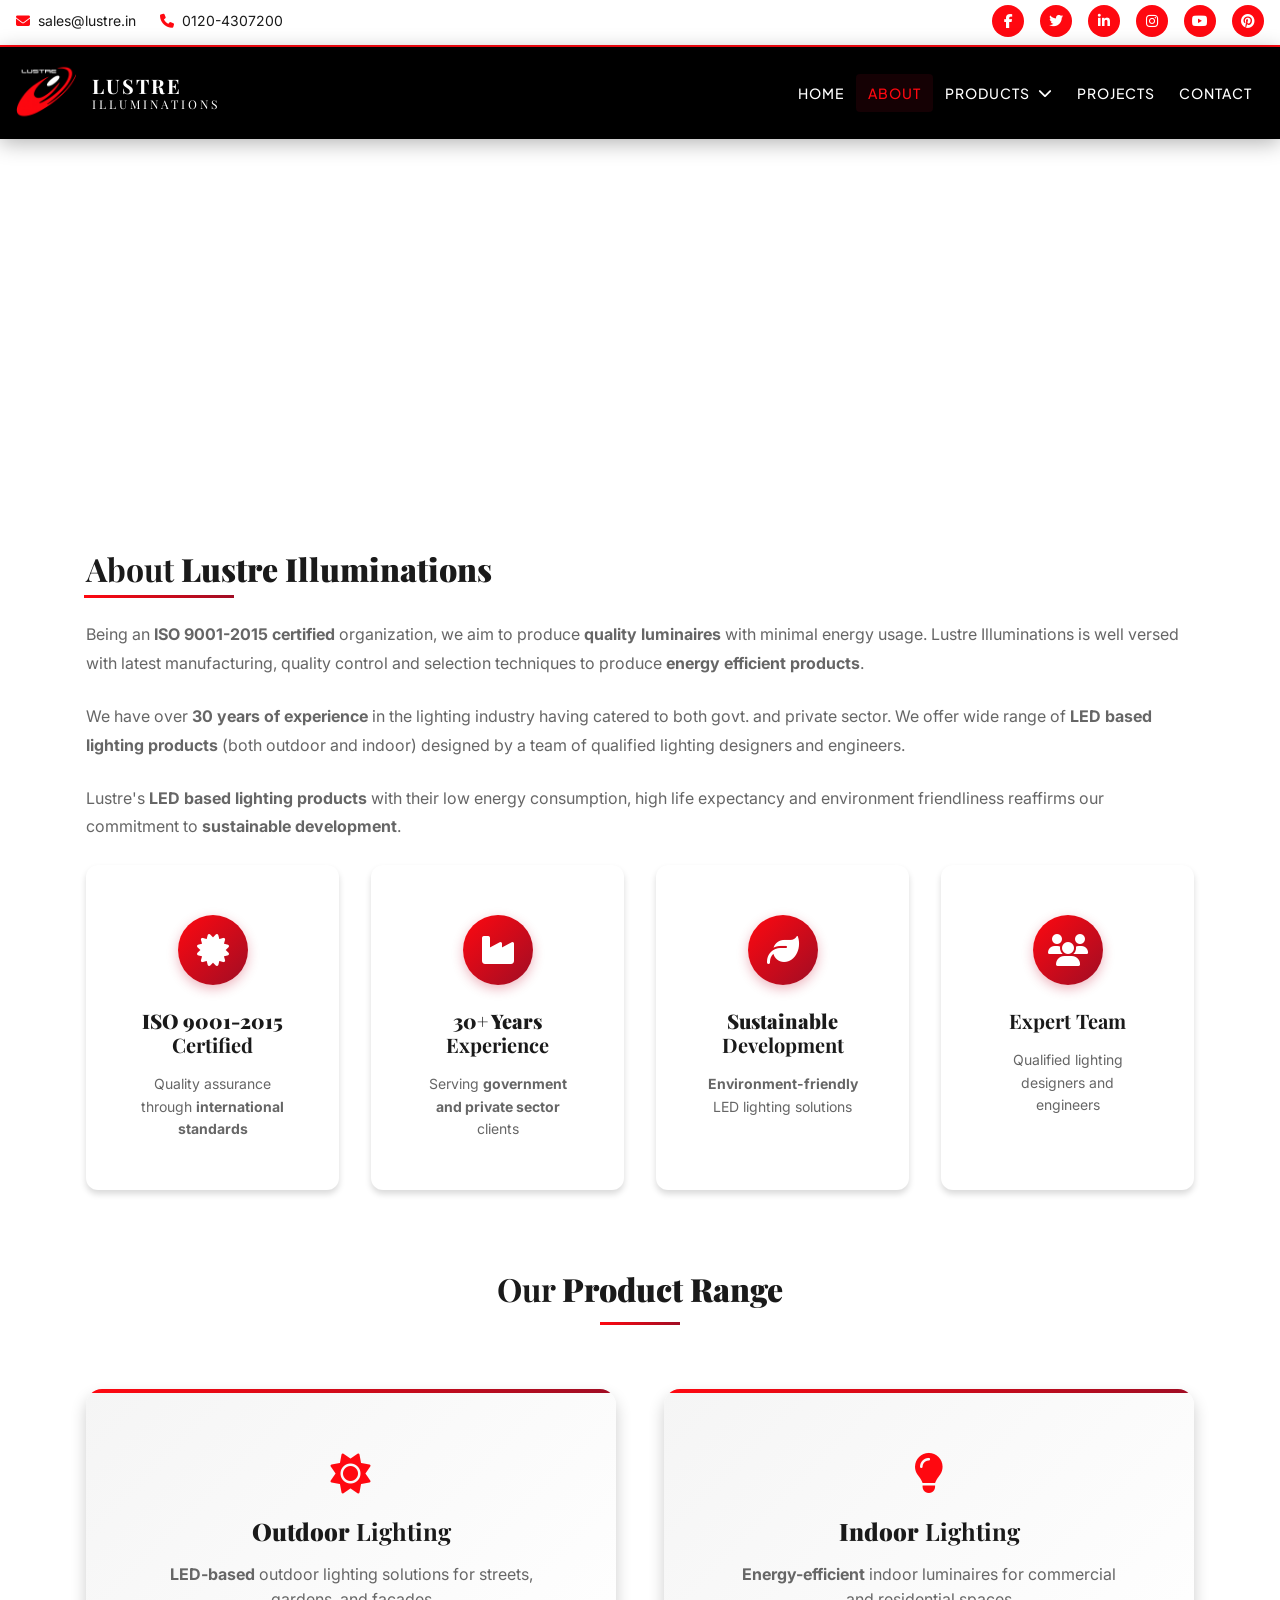
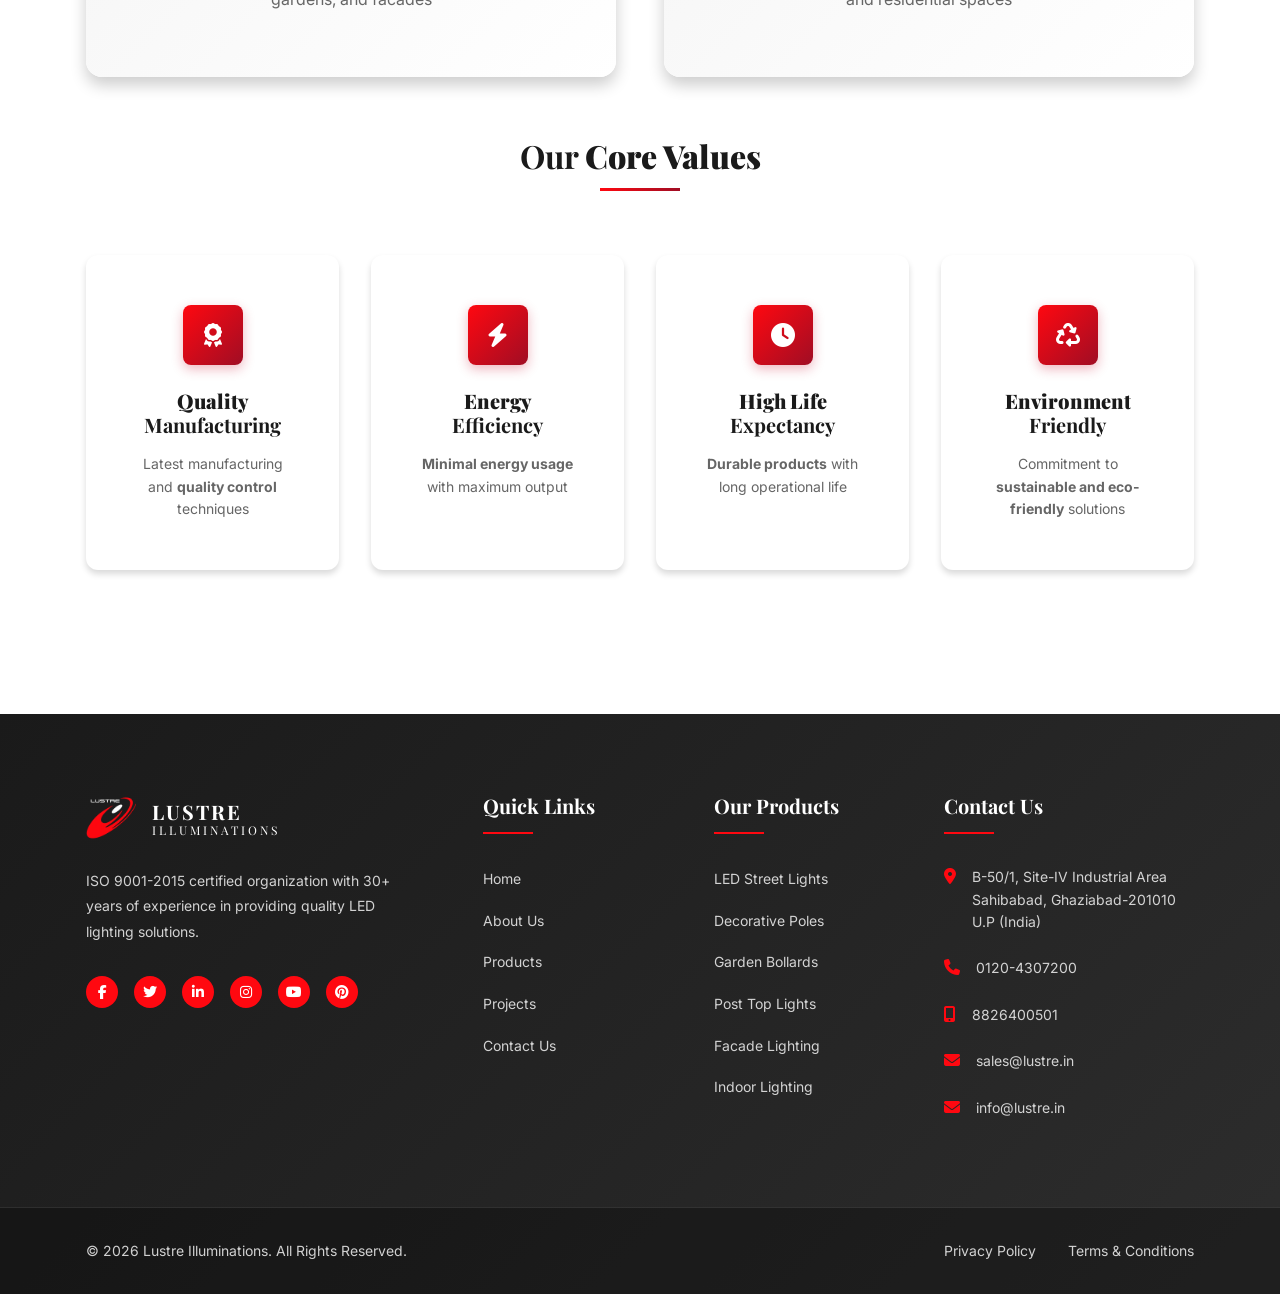
==== about.html @ 6a7379ef "Done" ====
<!DOCTYPE html>
<html lang="en">

<head>
  <meta charset="UTF-8">
  <meta name="viewport" content="width=device-width, initial-scale=1.0">
  <meta name="description"
    content="About Lustre Illuminations - ISO 9001-2015 certified organization with 30+ years of experience in lighting industry">
  <meta name="keywords"
    content="lighting manufacturer, ISO certified, LED lighting, energy efficient, sustainable development">
  <title>About Us | Lustre Illuminations - Premium Lighting Solutions</title>

  <!-- Bootstrap CSS -->
  <link href="https://cdn.jsdelivr.net/npm/bootstrap@5.3.2/dist/css/bootstrap.min.css" rel="stylesheet">

  <!-- Google Fonts -->
  <link rel="preconnect" href="https://fonts.googleapis.com">
  <link rel="preconnect" href="https://fonts.gstatic.com" crossorigin>
  <link
    href="https://fonts.googleapis.com/css2?family=Inter:wght@300;400;500;600;700;800&family=Raleway:wght@400;500;600;700;800&family=Playfair+Display:wght@400;500;600;700;800&display=swap"
    rel="stylesheet">

  <!-- Font Awesome for Icons -->
  <link rel="stylesheet" href="https://cdnjs.cloudflare.com/ajax/libs/font-awesome/6.5.1/css/all.min.css">

  <!-- Custom CSS -->
  <link rel="stylesheet" href="assets/css/style.css">
</head>

<body>
  <header>
    <!-- Navigation -->
    <nav class="navbar">
      <div class="nav-top-bar">
        <div class="container-fluid">
          <div class="top-bar-content">
            <div class="top-bar-left">
              <a href="mailto:sales@lustre.in" class="top-link">
                <i class="fas fa-envelope"></i>
                <span>sales@lustre.in</span>
              </a>
              <!-- <a href="mailto:arnav@lustre.in" class="top-link">
              <i class="fas fa-envelope"></i>
              <span>arnav@lustre.in</span>
            </a> -->
              <a href="tel:01204307200" class="top-link">
                <i class="fas fa-phone"></i>
                <span>0120-4307200</span>
              </a>
              <!-- <a href="tel:01204307200" class="top-link">
              <i class="fas fa-mobile"></i>
              <span>8826400501</span>
            </a> -->
            </div>
            <div class="top-bar-right">
              <a href="https://www.facebook.com/profile.php?id=61586386670304" class="social-link">
                <i class="fab fa-facebook-f"></i>
              </a>
              <a href="https://x.com/lustre_01" class="social-link">
                <i class="fab fa-twitter"></i>
              </a>
              <a href="https://www.linkedin.com/company/lustre-illuminations/" class="social-link">
                <i class="fab fa-linkedin-in"></i>
              </a>
              <a href="https://www.instagram.com/lustre_illuminations_/" class="social-link">
                <i class="fab fa-instagram"></i>
              </a>
              <a href="https://www.youtube.com/@LustreIlluminations" class="social-link">
                <i class="fab fa-youtube"></i>
              </a>
              <a href="https://in.pinterest.com/lustre_illuminations_/" class="social-link">
                <i class="fab fa-pinterest"></i>
              </a>
            </div>
          </div>
        </div>
      </div>

      <div class="nav-main">
        <div class="container-fluid">
          <div class="nav-wrapper">
            <!-- Logo -->
            <div class="nav-logo">
              <a href="index.html">
                <img src="assets/logo/lustre_logo_white.png" alt="Lustre Illuminations Logo" class="logo-img"
                  loading="lazy">
                <span class="logo-text">LUSTRE<span class="logo-sub">ILLUMINATIONS</span></span>
              </a>
            </div>

            <!-- Navigation Menu -->
            <ul class="nav-menu" id="navMenu">
              <li class="nav-item">
                <a href="index.html" class="nav-link">
                  <span class="link-text">Home</span>
                  <span class="link-icon"><i class="fas fa-home"></i></span>
                </a>
              </li>
              <li class="nav-item">
                <a href="about.html" class="nav-link active">
                  <span class="link-text">About</span>
                  <span class="link-icon"><i class="fas fa-info-circle"></i></span>
                </a>
              </li>
              <li class="nav-item has-dropdown">
                <div href="#products" class="nav-link">
                  <span class="link-text">Products</span>
                  <span class="link-icon"><i class="fas fa-lightbulb"></i></span>
                  <i class="fas fa-chevron-down dropdown-arrow"></i>
                </div>
                <ul class="dropdown-menu">
                  <li><a href="led-wall-light.html" class="dropdown-item">
                      <span>LED Spot / Spike Light</span>
                    </a></li>
                  <li><a href="led-wall-light.html" class="dropdown-item">
                      <span>LED Decorative Stree...</span>
                    </a></li>
                  <li><a href="led-wall-light.html" class="dropdown-item">
                      <span>LED Garden Bollards</span>
                    </a></li>
                  <li><a href="led-wall-light.html" class="dropdown-item">
                      <span>Heritage Pole Lights</span>
                    </a></li>
                  <li><a href="led-wall-light.html" class="dropdown-item">
                      <span>Modern Pole Lights</span>
                    </a></li>
                  <li><a href="led-wall-light.html" class="dropdown-item">
                      <span>LED Hanging Lights</span>
                    </a></li>
                  <li><a href="led-wall-light.html" class="dropdown-item">
                      <span>LED Pendent Lights</span>
                    </a></li>
                  <li><a href="led-wall-light.html" class="dropdown-item">
                      <span>LED Ceiling Lights</span>
                    </a></li>
                  <li><a href="led-wall-light.html" class="dropdown-item">
                      <span>LED Street Lights</span>
                    </a></li>
                  <li><a href="led-wall-light.html" class="dropdown-item">
                      <span>LED Burial Lights</span>
                    </a></li>
                  <li><a href="led-wall-light.html" class="dropdown-item">
                      <span>LED Flood Lights</span>
                    </a></li>
                  <li><a href="led-wall-light.html" class="dropdown-item">
                      <span>LED Wall Lights</span>
                    </a></li>
                  <li><a href="led-wall-light.html" class="dropdown-item">
                      <span>LED Bulkheads</span>
                    </a></li>
                  <li><a href="led-wall-light.html" class="dropdown-item">
                      <span>LED Post Tops</span>
                    </a></li>
                </ul>
              </li>
              <li class="nav-item">
                <a href="projects.html" class="nav-link">
                  <span class="link-text">Projects</span>
                  <span class="link-icon"><i class="fas fa-briefcase"></i></span>
                </a>
              </li>
              <!-- <li class="nav-item">
              <a href="new-models.html" class="nav-link">
                <span class="link-text">New Models</span>
                <span class="link-icon"><i class="fas fa-download"></i></span>
              </a>
            </li> -->
              <li class="nav-item">
                <a href="contact-page.html" class="nav-link">
                  <span class="link-text">Contact</span>
                  <span class="link-icon"><i class="fas fa-envelope"></i></span>
                </a>
              </li>
            </ul>

            <!-- CTA Button -->
            <!-- <div class="nav-cta">
            <a href="#contact" class="cta-button">
              <span>Get Quote</span>
              <i class="fas fa-arrow-right"></i>
            </a>
          </div> -->

            <!-- Mobile Menu Toggle -->
            <button class="nav-toggle" id="navToggle" aria-label="Toggle navigation">
              <span class="hamburger"></span>
              <span class="hamburger"></span>
              <span class="hamburger"></span>
            </button>
          </div>
        </div>
      </div>
    </nav>
  </header>

  <!-- Breadcrumb Section -->
  <section class="breadcrumb-section">
    <div class="container">
      <div class="breadcrumb-content">
        <h1 class="breadcrumb-title">About Us</h1>
        <nav aria-label="breadcrumb">
          <ol class="breadcrumb">
            <li class="breadcrumb-item"><a href="index.html"><i class="fas fa-home"></i> Home</a></li>
            <li class="breadcrumb-item active" aria-current="page">About Us</li>
          </ol>
        </nav>
      </div>
    </div>
  </section>

  <!-- About Content Section -->
  <section class="about-content-section">
    <div class="container">

      <!-- Main About Content -->
      <div class="about-intro-text">
        <h2 class="about-heading">About <strong>Lustre Illuminations</strong></h2>
        <p class="about-description">
          Being an <strong>ISO 9001-2015 certified</strong> organization, we aim to produce <strong>quality
            luminaires</strong> with minimal energy
          usage.
          Lustre Illuminations is well versed with latest manufacturing, quality control and selection techniques
          to
          produce <strong>energy efficient products</strong>.
        </p>
        <p class="about-description">
          We have over <strong>30 years of experience</strong> in the lighting industry having catered to both
          govt.
          and private
          sector.
          We offer wide range of <strong>LED based lighting products</strong> (both outdoor and indoor) designed
          by a
          team of qualified
          lighting designers and engineers.
        </p>
        <p class="about-description">
          Lustre's <strong>LED based lighting products</strong> with their low energy consumption, high life
          expectancy and environment
          friendliness reaffirms our commitment to <strong>sustainable development</strong>.
        </p>
      </div>

      <!-- Key Highlights -->
      <div class="highlights-section">
        <div class="highlight-card">
          <div class="highlight-icon">
            <i class="fas fa-certificate"></i>
          </div>
          <h3><strong>ISO 9001-2015</strong> Certified</h3>
          <p>Quality assurance through <strong>international standards</strong></p>
        </div>

        <div class="highlight-card">
          <div class="highlight-icon">
            <i class="fas fa-industry"></i>
          </div>
          <h3><strong>30+ Years</strong> Experience</h3>
          <p>Serving <strong>government and private sector</strong> clients</p>
        </div>

        <div class="highlight-card">
          <div class="highlight-icon">
            <i class="fas fa-leaf"></i>
          </div>
          <h3><strong>Sustainable</strong> Development</h3>
          <p><strong>Environment-friendly</strong> LED lighting solutions</p>
        </div>

        <div class="highlight-card">
          <div class="highlight-icon">
            <i class="fas fa-users"></i>
          </div>
          <h3>Expert Team</h3>
          <p>Qualified lighting designers and engineers</p>
        </div>
      </div>

      <!-- Product Categories -->
      <div class="product-categories-section">
        <h2 class="section-heading">Our <strong>Product Range</strong></h2>
        <div class="categories-grid">
          <div class="category-item">
            <i class="fas fa-sun"></i>
            <h4><strong>Outdoor</strong> Lighting</h4>
            <p><strong>LED-based</strong> outdoor lighting solutions for streets, gardens, and facades</p>
          </div>
          <div class="category-item">
            <i class="fas fa-lightbulb"></i>
            <h4><strong>Indoor</strong> Lighting</h4>
            <p><strong>Energy-efficient</strong> indoor luminaires for commercial and residential spaces</p>
          </div>
        </div>
      </div>

      <!-- Core Values -->
      <div class="values-section">
        <h2 class="section-heading">Our <strong>Core Values</strong></h2>
        <div class="values-grid">
          <div class="value-box">
            <div class="value-icon">
              <i class="fas fa-award"></i>
            </div>
            <h4><strong>Quality</strong> Manufacturing</h4>
            <p>Latest manufacturing and <strong>quality control</strong> techniques</p>
          </div>

          <div class="value-box">
            <div class="value-icon">
              <i class="fas fa-bolt"></i>
            </div>
            <h4><strong>Energy</strong> Efficiency</h4>
            <p><strong>Minimal energy usage</strong> with maximum output</p>
          </div>

          <div class="value-box">
            <div class="value-icon">
              <i class="fas fa-clock"></i>
            </div>
            <h4><strong>High Life</strong> Expectancy</h4>
            <p><strong>Durable products</strong> with long operational life</p>
          </div>

          <div class="value-box">
            <div class="value-icon">
              <i class="fas fa-recycle"></i>
            </div>
            <h4><strong>Environment</strong> Friendly</h4>
            <p>Commitment to <strong>sustainable and eco-friendly</strong> solutions</p>
          </div>
        </div>
      </div>

    </div>
  </section>

  <!-- Footer -->
  <footer class="footer">
    <div class="footer-main">
      <div class="container">
        <div class="footer-grid">

          <!-- Company Info -->
          <div class="footer-col">
            <div class="footer-logo">
              <img src="assets/logo/lustre_logo_white.png" alt="Lustre Illuminations" class="footer-logo-img">
              <span class="footer-logo-text">LUSTRE<span class="footer-logo-sub">ILLUMINATIONS</span></span>
            </div>
            <p class="footer-description">
              ISO 9001-2015 certified organization with 30+ years of experience in providing quality LED lighting
              solutions.
            </p>
            <div class="footer-social">
              <a href="https://www.facebook.com/profile.php?id=61586386670304" class="social-link">
                <i class="fab fa-facebook-f"></i>
              </a>
              <a href="https://x.com/lustre_01" class="social-link">
                <i class="fab fa-twitter"></i>
              </a>
              <a href="https://www.linkedin.com/company/lustre-illuminations/" class="social-link">
                <i class="fab fa-linkedin-in"></i>
              </a>
              <a href="https://www.instagram.com/lustre_illuminations_/" class="social-link">
                <i class="fab fa-instagram"></i>
              </a>
              <a href="https://www.youtube.com/@LustreIlluminations" class="social-link">
                <i class="fab fa-youtube"></i>
              </a>
              <a href="https://in.pinterest.com/lustre_illuminations_/" class="social-link">
                <i class="fab fa-pinterest"></i>
              </a>
            </div>
          </div>

          <!-- Quick Links -->
          <div class="footer-col">
            <h4 class="footer-title">Quick Links</h4>
            <ul class="footer-links">
              <li><a href="index.html">Home</a></li>
              <li><a href="about.html">About Us</a></li>
              <li><a href="#">Products</a></li>
              <li><a href="project.html">Projects</a></li>
              <!-- <li><a href="download.html">Downloads</a></li> -->
              <li><a href="contact-page.html">Contact Us</a></li>
            </ul>
          </div>

          <!-- Products -->
          <div class="footer-col">
            <h4 class="footer-title">Our Products</h4>
            <ul class="footer-links">
              <li><a href="led-wall-light.html">LED Street Lights</a></li>
              <li><a href="led-wall-light.html">Decorative Poles</a></li>
              <li><a href="led-wall-light.html">Garden Bollards</a></li>
              <li><a href="led-wall-light.html">Post Top Lights</a></li>
              <li><a href="led-wall-light.html">Facade Lighting</a></li>
              <li><a href="led-wall-light.html">Indoor Lighting</a></li>
            </ul>
          </div>

          <!-- Contact Info -->
          <div class="footer-col">
            <h4 class="footer-title">Contact Us</h4>
            <ul class="footer-contact">
              <li>
                <i class="fas fa-map-marker-alt"></i>
                <span>B-50/1, Site-IV Industrial Area<br>Sahibabad, Ghaziabad-201010<br>U.P (India)</span>
              </li>
              <li>
                <i class="fas fa-phone"></i>
                <span><a href="tel:01204307200">0120-4307200</a></span>
              </li>
              <li>
                <i class="fas fa-mobile-alt"></i>
                <span><a href="tel:8826400501">8826400501</a></span>
              </li>
              <li>
                <i class="fas fa-envelope"></i>
                <span><a href="mailto:sales@lustre.in">sales@lustre.in</a></span>
              </li>
              <li>
                <i class="fas fa-envelope"></i>
                <span><a href="mailto:info@lustre.in">info@lustre.in</a></span>
              </li>
            </ul>
          </div>

        </div>
      </div>
    </div>

    <!-- Footer Bottom -->
    <div class="footer-bottom">
      <div class="container">
        <div class="footer-bottom-content">
          <p class="footer-copyright">
            &copy; 2026 Lustre Illuminations. All Rights Reserved.
          </p>
          <div class="footer-bottom-links">
            <a href="#">Privacy Policy</a>
            <a href="#">Terms & Conditions</a>
          </div>
        </div>
      </div>
    </div>
  </footer>

  <!-- Scroll to Top Button -->
  <button id="scrollToTop" class="scroll-to-top" aria-label="Scroll to top">
    <i class="fas fa-arrow-up"></i>
  </button>

  <!-- Bootstrap JS Bundle -->
  <script src="https://cdn.jsdelivr.net/npm/bootstrap@5.3.2/dist/js/bootstrap.bundle.min.js"></script>

  <!-- Custom JavaScript -->
  <script src="assets/js/main.js"></script>
</body>

</html>
---- assets/css/style.css ----
@import url('https://fonts.googleapis.com/css2?family=DM+Sans:ital,opsz,wght@0,9..40,100..1000;1,9..40,100..1000&family=Plus+Jakarta+Sans:ital,wght@0,200..800;1,200..800&family=Space+Grotesk:wght@300..700&display=swap');


/* ===================================
   CSS ROOT VARIABLES
   =================================== */
:root {
  /* Primary Colors - Based on Lustre Logo */
  --primary-red: #ff0810;
  --primary-dark-red: #A00D24;
  --primary-black: #1a1a1a;
  --primary-white: #ffffff;

  /* Secondary Colors */
  --secondary-gray: #2d2d2d;
  --light-gray: #f5f5f5;
  --medium-gray: #666666;
  --border-gray: #e0e0e0;

  /* Accent Colors */
  --accent-red-light: #E63946;
  --accent-red-dark: #8B0000;
  --overlay-dark: rgba(26, 26, 26, 0.85);
  --overlay-red: rgba(200, 16, 46, 0.9);

  /* Typography */
  --font-primary: 'Inter', sans-serif;
  --font-secondary: 'Raleway', sans-serif;
  --font-heading: 'Playfair Display', serif;

  /* Font Sizes */
  --fs-xs: 0.75rem;
  --fs-sm: 0.875rem;
  --fs-base: 1rem;
  --fs-md: 1.125rem;
  --fs-lg: 1.25rem;
  --fs-xl: 1.5rem;
  --fs-2xl: 2rem;
  --fs-3xl: 2.5rem;
  --fs-4xl: 3rem;
  --fs-5xl: 3.5rem;

  /* Font Weights */
  --fw-light: 300;
  --fw-regular: 400;
  --fw-medium: 500;
  --fw-semibold: 600;
  --fw-bold: 700;
  --fw-extrabold: 800;

  /* Spacing */
  --spacing-xs: 0.5rem;
  --spacing-sm: 1rem;
  --spacing-md: 1.5rem;
  --spacing-lg: 2rem;
  --spacing-xl: 3rem;
  --spacing-2xl: 4rem;
  --spacing-3xl: 6rem;

  /* Container Widths */
  --container-xs: 540px;
  --container-sm: 720px;
  --container-md: 960px;
  --container-lg: 1140px;
  --container-xl: 1320px;
  --container-fluid: 100%;

  /* Border Radius */
  --radius-sm: 4px;
  --radius-md: 8px;
  --radius-lg: 12px;
  --radius-xl: 16px;
  --radius-full: 50%;

  /* Shadows */
  --shadow-sm: 0 2px 4px rgba(0, 0, 0, 0.1);
  --shadow-md: 0 4px 6px rgba(0, 0, 0, 0.15);
  --shadow-lg: 0 8px 16px rgba(0, 0, 0, 0.2);
  --shadow-xl: 0 12px 24px rgba(0, 0, 0, 0.25);
  --shadow-red: 0 4px 12px rgba(200, 16, 46, 0.3);

  /* Transitions */
  --transition-fast: 0.2s ease;
  --transition-base: 0.3s ease;
  --transition-slow: 0.5s ease;

  /* Z-index Layers */
  --z-dropdown: 1000;
  --z-sticky: 1020;
  --z-fixed: 1030;
  --z-modal-backdrop: 1040;
  --z-modal: 1050;
  --z-popover: 1060;
  --z-tooltip: 1070;
}

/* ===================================
   GLOBAL RESET & BASE STYLES
   =================================== */
*,
::before,
::after {
  margin: 0;
  padding: 0;
  box-sizing: border-box;
}

html {
  font-size: 16px;
  scroll-behavior: smooth;
  -webkit-font-smoothing: antialiased;
  -moz-osx-font-smoothing: grayscale;
}

body {
  font-family: var(--font-primary);
  font-size: var(--fs-base);
  font-weight: var(--fw-regular);
  line-height: 1.6;
  color: var(--primary-black);
  background-color: var(--primary-white);
  overflow-x: hidden;
  position: relative;
}

/* Prevent horizontal overflow */
html {
  overflow-x: hidden;
}


.row {
  max-width: 100%;
}

/* ===================================
   TYPOGRAPHY
   =================================== */
h1,
h2,
h3,
h4,
h5,
h6 {
  font-family: var(--font-heading);
  font-weight: var(--fw-bold);
  line-height: 1.2;
  color: var(--primary-black);
  margin-bottom: var(--spacing-sm);
}

h1 {
  font-size: var(--fs-4xl);
}

h2 {
  font-size: var(--fs-3xl);
}

h3 {
  font-size: var(--fs-2xl);
}

h4 {
  font-size: var(--fs-xl);
}

h5 {
  font-size: var(--fs-lg);
}

h6 {
  font-size: var(--fs-base);
}

p {
  margin-bottom: var(--spacing-sm);
  color: var(--medium-gray);
}

a {
  color: var(--primary-red);
  text-decoration: none;
  transition: var(--transition-base);
}

a:hover {
  color: var(--primary-dark-red);
}

.justify-center {
  justify-items: center;
}

/* ===================================
   CONTAINER & LAYOUT
   =================================== */
.container {
  width: 100%;
  max-width: var(--container-xl);
  margin: 0 auto;
  padding: 0 var(--spacing-sm);
}

.container-fluid {
  width: 100%;
  padding: 0 var(--spacing-sm);
}

.row {
  display: flex;
  flex-wrap: wrap;
  margin: 0 calc(var(--spacing-sm) * -1);
}

.col {
  flex: 1;
  padding: 0 var(--spacing-sm);
}

/* ===================================
   UTILITY CLASSES
   =================================== */
.text-center {
  text-align: center;
}

.text-left {
  text-align: left;
}

.text-right {
  text-align: right;
}

.text-primary {
  color: var(--primary-red);
}

.text-white {
  color: var(--primary-white);
}

.text-black {
  color: var(--primary-black);
}

.text-gray {
  color: var(--medium-gray);
}

.bg-primary {
  background-color: var(--primary-red);
}

.bg-white {
  background-color: var(--primary-white);
}

.bg-black {
  background-color: var(--primary-black);
}

.bg-light {
  background-color: var(--light-gray);
}

.d-none {
  display: none;
}

.d-block {
  display: block;
}

.d-flex {
  display: flex;
}

.d-grid {
  display: grid;
}

.justify-center {
  justify-content: center;
}

.justify-between {
  justify-content: space-between;
}

.align-center {
  align-items: center;
}

.mt-1 {
  margin-top: var(--spacing-xs);
}

.mt-2 {
  margin-top: var(--spacing-sm);
}

.mt-3 {
  margin-top: var(--spacing-md);
}

.mt-4 {
  margin-top: var(--spacing-lg);
}

.mb-1 {
  margin-bottom: var(--spacing-xs);
}

.mb-2 {
  margin-bottom: var(--spacing-sm);
}

.mb-3 {
  margin-bottom: var(--spacing-md);
}

.mb-4 {
  margin-bottom: var(--spacing-lg);
}

.pt-1 {
  padding-top: var(--spacing-xs);
}

.pt-2 {
  padding-top: var(--spacing-sm);
}

.pt-3 {
  padding-top: var(--spacing-md);
}

.pt-4 {
  padding-top: var(--spacing-lg);
}

.pb-1 {
  padding-bottom: var(--spacing-xs);
}

.pb-2 {
  padding-bottom: var(--spacing-sm);
}

.pb-3 {
  padding-bottom: var(--spacing-md);
}

.pb-4 {
  padding-bottom: var(--spacing-lg);
}

/* ===================================
   BUTTONS
   =================================== */
.btn {
  display: inline-block;
  padding: var(--spacing-xs) var(--spacing-md);
  font-size: var(--fs-base);
  font-weight: var(--fw-semibold);
  text-align: center;
  border: 2px solid transparent;
  border-radius: var(--radius-sm);
  cursor: pointer;
  transition: var(--transition-base);
  text-transform: uppercase;
  letter-spacing: 0.5px;
}

.btn-primary {
  background-color: var(--primary-red);
  color: var(--primary-white);
  border-color: var(--primary-red);
}

.btn-primary:hover {
  background-color: var(--primary-dark-red);
  border-color: var(--primary-dark-red);
  color: var(--primary-white);
  box-shadow: var(--shadow-red);
}

.btn-outline {
  background-color: transparent;
  color: var(--primary-white);
  border-color: var(--primary-white);
}

.btn-outline:hover {
  background-color: var(--primary-white);
  color: var(--primary-red);
}

.btn-white {
  background-color: var(--primary-white);
  color: var(--primary-red);
  border-color: var(--primary-white);
}

.btn-white:hover {
  background-color: transparent;
  color: var(--primary-white);
  border-color: var(--primary-white);
}

/* ===================================
   IMAGES & MEDIA
   =================================== */
img {
  max-width: 100%;
  height: auto;
  display: block;
}

.img-fluid {
  width: 100%;
  height: auto;
}

/* ===================================
   SECTIONS
   =================================== */
section {
  padding: var(--spacing-3xl) 0;
}

.section-title {
  font-size: var(--fs-3xl);
  font-weight: var(--fw-bold);
  text-align: center;
  margin-bottom: var(--spacing-xl);
  position: relative;
  padding-bottom: var(--spacing-sm);
}

.section-title::after {
  content: '';
  position: absolute;
  bottom: 0;
  left: 50%;
  transform: translateX(-50%);
  width: 80px;
  height: 3px;
  background-color: var(--primary-red);
}


/* ===================================
   NAVIGATION STYLES - UNIQUE DESIGN
   =================================== */
.navbar {
  position: fixed;
  top: -3px;
  left: 0;
  width: 100%;
  z-index: var(--z-fixed);
  background: transparent;
  padding: 0px;
}

/* Top Bar */
.nav-top-bar {
  background: var(--primary-white);
  border-bottom: 2px solid var(--primary-red);
  padding: var(--spacing-xs) 0;
  transition: var(--transition-base);
  width: 100%;
}

.navbar.scrolled .nav-top-bar {
  transform: translateY(-100%);
  opacity: 0;
  height: 0;
  padding: 0;
  overflow: hidden;
}

.top-bar-content {
  display: flex;
  justify-content: space-between;
  align-items: center;
}

.top-bar-left {
  display: flex;
  gap: var(--spacing-md);
}

.top-link {
  display: flex;
  align-items: center;
  gap: var(--spacing-xs);
  color: var(--primary-black);
  font-size: var(--fs-sm);
  transition: var(--transition-base);
}

.top-link:hover {
  color: var(--primary-red);
  transform: translateX(3px);
}

.top-link i {
  color: var(--primary-red);
}

.top-bar-right {
  display: flex;
  gap: var(--spacing-sm);
}

.social-link {
  width: 32px;
  height: 32px;
  display: flex;
  align-items: center;
  justify-content: center;
  background: var(--primary-red);
  color: var(--primary-white);
  border-radius: 50%;
  transition: var(--transition-base);
  font-size: var(--fs-sm);
}

.social-link:hover {
  background: var(--primary-dark-red);
  color: var(--primary-white);
  transform: translateY(-3px);
}

/* Main Navigation */
.nav-main {
  background: #000;
  backdrop-filter: blur(10px);
  box-shadow: 0 4px 20px rgba(0, 0, 0, 0.3);
  transition: var(--transition-base);
  width: 100%;
  font-family: "Plus Jakarta Sans";
}

.navbar.scrolled .nav-main {
  background: #000;
  box-shadow: 0 8px 30px rgba(0, 0, 0, 0.5);
}

.nav-wrapper {
  display: flex;
  align-items: center;
  justify-content: space-between;
  padding: var(--spacing-sm) 0;
  position: relative;
}

/* Logo Styles */
.nav-logo {
  flex-shrink: 0;
  z-index: var(--z-fixed);
}

.nav-logo a {
  display: flex;
  align-items: center;
  gap: var(--spacing-sm);
}

.logo-img {
  height: 65px;
  width: auto;
  transition: var(--transition-base);
}

.logo-text {
  font-family: var(--font-heading);
  font-size: var(--fs-xl);
  font-weight: var(--fw-bold);
  color: var(--primary-white);
  letter-spacing: 2px;
  display: flex;
  flex-direction: column;
  line-height: 1;
}

.logo-sub {
  font-size: var(--fs-xs);
  color: var(--primary-white);
  letter-spacing: 3px;
  font-weight: var(--fw-regular);
  margin-top: 2px;
}

.nav-logo a:hover .logo-img {
  transform: scale(1.05) rotate(5deg);
}

.nav-logo a:hover .logo-text {
  color: var(--primary-red);
}

/* Navigation Menu */
.nav-menu {
  display: flex;
  align-items: center;
  list-style: none;
  gap: var(--spacing-xs);
  margin: 0;
  padding: 0;
}

.nav-item {
  position: relative;
}

.nav-link {
  display: flex;
  align-items: center;

  padding: var(--spacing-xs) var(--spacing-sm);
  color: var(--primary-white);
  font-size: var(--fs-base);
  font-weight: var(--fw-medium);
  text-transform: uppercase;
  letter-spacing: 1px;
  transition: var(--transition-base);
  position: relative;
  overflow: hidden;
  border-radius: var(--radius-sm);
  cursor: pointer;
}

.link-icon {
  display: none;
  font-size: var(--fs-md);
  transition: var(--transition-base);
}

.nav-link::before {
  content: '';
  position: absolute;
  top: 0;
  left: -100%;
  width: 100%;
  height: 100%;
  background: linear-gradient(90deg, transparent, var(--primary-red), transparent);
  transition: var(--transition-base);
  z-index: -1;
}

.nav-link:hover::before,
.nav-link.active::before {
  left: 100%;
}

.nav-link::after {
  content: '';
  position: absolute;
  bottom: 0;
  left: 50%;
  transform: translateX(-50%);
  width: 0;
  height: 2px;
  transition: var(--transition-base);
}

.nav-link:hover,
.nav-link.active {
  color: var(--primary-red);
  background: rgba(200, 16, 46, 0.1);
}

.nav-link:hover::after,
.nav-link.active::after {
  width: 80%;
}

/* Dropdown Arrow */
.dropdown-arrow {
  margin-left: var(--spacing-xs);
  font-size: var(--fs-sm);
  transition: var(--transition-base);
}

.has-dropdown:hover .dropdown-arrow {
  transform: rotate(180deg);
}

/* Dropdown Menu */
.dropdown-menu {
  position: absolute;
  top: 100%;
  left: 0;
  min-width: 250px;
  background: var(--primary-white);
  box-shadow: var(--shadow-xl);
  padding: var(--spacing-sm) 0;
  list-style: none;
  opacity: 0;
  visibility: hidden;
  transform: translateY(10px);
  transition: all 0.3s ease;
  z-index: var(--z-dropdown);
  margin-top: 0;
  border-radius: unset;
  display: block;
}

.has-dropdown:hover .dropdown-menu,
.has-dropdown.active .dropdown-menu {
  opacity: 1;
  visibility: visible;
  transform: translateY(0);
}

/* Active state when dropdown is open */
.has-dropdown:hover .nav-link,
.has-dropdown.active .nav-link {
  color: var(--primary-red);
  background: rgba(200, 16, 46, 0.1);
}

.has-dropdown:hover .nav-link::after,
.has-dropdown.active .nav-link::after {
  width: 80%;
}

.dropdown-item {
  display: block;
  padding: var(--spacing-xs) var(--spacing-md);
  color: var(--primary-black);
  font-size: var(--fs-base);
  font-weight: var(--fw-medium);
  transition: var(--transition-base);
  white-space: nowrap;
}

.dropdown-item:hover {
  background: var(--light-gray);
  color: var(--primary-red);
}

/* CTA Button */
.nav-cta {
  margin-left: var(--spacing-md);
}

.cta-button {
  display: flex;
  align-items: center;
  gap: var(--spacing-xs);
  padding: var(--spacing-sm) var(--spacing-lg);
  background: linear-gradient(135deg, var(--primary-red) 0%, var(--primary-dark-red) 100%);
  color: var(--primary-white);
  font-weight: var(--fw-semibold);
  text-transform: uppercase;
  letter-spacing: 1px;
  border-radius: 30px;
  position: relative;
  overflow: hidden;
  transition: var(--transition-base);
  box-shadow: 0 4px 15px rgba(200, 16, 46, 0.4);
}

.cta-button::before {
  content: '';
  position: absolute;
  top: 50%;
  left: 50%;
  width: 0;
  height: 0;
  border-radius: 50%;
  background: rgba(255, 255, 255, 0.2);
  transform: translate(-50%, -50%);
  transition: width 0.6s, height 0.6s;
}

.cta-button:hover::before {
  width: 300px;
  height: 300px;
}

.cta-button:hover {
  transform: translateY(-2px);
  box-shadow: 0 6px 20px rgba(200, 16, 46, 0.6);
  color: var(--primary-white);
}

.cta-button i {
  transition: var(--transition-base);
}

.cta-button:hover i {
  transform: translateX(5px);
}

/* Mobile Menu Toggle */
.nav-toggle {
  display: none;
  flex-direction: column;
  justify-content: space-between;
  width: 30px;
  height: 24px;
  background: transparent;
  border: none;
  cursor: pointer;
  padding: 0;
  z-index: 9999;
  position: relative;
}

.hamburger {
  width: 100%;
  height: 3px;
  background: var(--primary-white);
  border-radius: 3px;
  transition: var(--transition-base);
  position: relative;
}

.hamburger::before {
  content: '';
  position: absolute;
  right: 1%;
  width: 100%;
  height: 100%;
  background: var(--primary-white);
  border-radius: 3px;
  transform: scaleX(0);
  transition: var(--transition-base);
}

.nav-toggle:hover .hamburger::before {
  transform: scaleX(1);
}

.nav-toggle.active .hamburger:nth-child(1) {
  transform: translateY(10.5px) rotate(45deg);
  background: var(--primary-red);
}

.nav-toggle.active .hamburger:nth-child(2) {
  opacity: 0;
  transform: scaleX(0);
}

.nav-toggle.active .hamburger:nth-child(3) {
  transform: translateY(-10.5px) rotate(-45deg);
  background: var(--primary-red);
}


/* ===================================
   HERO BANNER CAROUSEL
   =================================== */
.hero-section {
  margin-top: 110px;
  position: relative;
}

#heroCarousel {
  position: relative;
  width: 100%;
  height: 100%;
  /* min-height: 600px; */
}

.carousel-inner {
  height: 100%;
}

.carousel-item {
  height: 100%;
  position: relative;
}

.carousel-image {
  width: 100%;
  height: 100%;
  background-size: cover;
  background-position: center;
  background-repeat: no-repeat;
  position: relative;
}

.carousel-image-1 {
  background-image: url('../images/banner-img/Banner-01.png');
}

.carousel-image-2 {
  background-image: url('../images/banner-img/Banner-01.png');
}

.carousel-image-3 {
  background-image: url('../images/banner-img/Banner-01.png');
}

.carousel-overlay {
  position: absolute;
  top: 0;
  left: 0;
  width: 100%;
  height: 100%;
  /* background: linear-gradient(135deg, rgba(26, 26, 26, 0.8) 0%, rgba(200, 16, 46, 0.6) 100%); */
  background: linear-gradient(135deg, rgba(26, 26, 26, 0.6));
  z-index: 1;
}

.carousel-caption-custom {
  position: absolute;
  top: 50%;
  left: 0;
  right: 0;
  transform: translateY(-50%);
  z-index: 2;
  text-align: center;
}

.caption-content {
  padding: var(--spacing-md);
}

.caption-title {
  font-size: var(--fs-5xl);
  font-weight: var(--fw-extrabold);
  color: var(--primary-white);
  margin-bottom: var(--spacing-md);
  text-transform: uppercase;
  letter-spacing: 2px;
  text-shadow: 2px 2px 8px rgba(0, 0, 0, 0.5);
  line-height: 1.2;
}

.caption-subtitle {
  font-size: var(--fs-xl);
  color: var(--primary-white);
  margin-bottom: var(--spacing-xl);
  font-weight: var(--fw-regular);
  text-shadow: 1px 1px 4px rgba(0, 0, 0, 0.5);
}

.caption-buttons {
  display: flex;
  gap: var(--spacing-md);
  justify-content: center;
  flex-wrap: wrap;
}

.caption-buttons .btn {
  min-width: 180px;
  padding: var(--spacing-sm) var(--spacing-lg);
  font-size: var(--fs-md);
}

.carousel-indicators {
  bottom: 30px;
  z-index: 3;
}

.carousel-indicators [data-bs-target] {
  width: 12px;
  height: 12px;
  border-radius: 50%;
  background-color: var(--primary-white);
  opacity: 0.5;
  border: 2px solid var(--primary-white);
  transition: var(--transition-base);
}

.carousel-indicators .active {
  background-color: var(--primary-red);
  opacity: 1;
  width: 40px;
  border-radius: 6px;
}

.carousel-control-prev,
.carousel-control-next {
  width: 60px;
  height: 60px;
  top: 50%;
  transform: translateY(-50%);
  background-color: rgba(200, 16, 46, 0.8);
  border-radius: 50%;
  opacity: 0.8;
  transition: var(--transition-base);
  z-index: 3;
}

.carousel-control-prev {
  left: 30px;
}

.carousel-control-next {
  right: 30px;
}

.carousel-control-prev:hover,
.carousel-control-next:hover {
  opacity: 1;
  background-color: var(--primary-red);
  transform: translateY(-50%) scale(1.1);
}

.carousel-control-prev-icon,
.carousel-control-next-icon {
  width: 24px;
  height: 24px;
}

.carousel-fade .carousel-item {
  opacity: 0;
  transition: opacity 0.8s ease-in-out;
}

.carousel-fade .carousel-item.active {
  opacity: 1;
}

/* ===================================
   PRODUCTS SECTION
   =================================== */
.products-section {
  padding: var(--spacing-xl) 0;
  background: var(--primary-white);
  position: relative;
}

.section-header-center {
  text-align: center;
  margin-bottom: var(--spacing-xl);
}

.section-header-center .section-title {
  font-size: var(--fs-3xl);
  font-weight: var(--fw-bold);
  color: var(--primary-black);
  margin-bottom: 0;
  position: relative;
  display: inline-block;
  padding-bottom: var(--spacing-sm);
}

.section-header-center .section-title::after {
  content: '';
  position: absolute;
  bottom: 0;
  left: 50%;
  transform: translateX(-50%);
  width: 80px;
  height: 3px;
  background: linear-gradient(90deg, var(--primary-red) 0%, var(--primary-dark-red) 100%);
}

.section-subtitle {
  padding-bottom: 16px;
}

.contact-page {
  position: relative;
}

.contact-page .section-subtitle::after {
  content: '';
  position: absolute;
  bottom: 0;
  left: 4%;
  transform: translateX(-50%);
  width: 100px;
  height: 3px;
  background: linear-gradient(90deg, var(--primary-red) 0%, var(--primary-dark-red) 100%);
}

.products-grid {
  display: grid;
  grid-template-columns: repeat(auto-fill, minmax(350px, 1fr));
  gap: var(--spacing-lg);
  margin-bottom: var(--spacing-xl);
}

.product-card {
  background: var(--primary-white);
  overflow: hidden;
  box-shadow: var(--shadow-md);
  transition: var(--transition-base);
  opacity: 1;
  transform: scale(1);
}

.product-card.hide {
  opacity: 0;
  transform: scale(0.8);
  height: 0;
  margin: 0;
  padding: 0;
  overflow: hidden;
}

.product-card:hover {
  box-shadow: var(--shadow-xl);
  transform: translateY(-10px);
}

.product-image {
  position: relative;
  width: 100%;
  height: 350px;
  overflow: hidden;
}

.product-image img {
  width: 100%;
  height: 100%;
  object-fit: cover;
  transition: var(--transition-slow);
  cursor: pointer;
}

.product-card:hover .product-image img {
  transform: scale(1.15);
}

.product-link {
  display: block;
  text-decoration: none;
  color: var(--primary-black);
  transition: var(--transition-base);
}

.product-card:hover .product-link p {
  color: var(--primary-red);
}

/* ===================================
   CLIENTS SECTION
   =================================== */
.clients-section {
  padding: var(--spacing-2xl) 0;
  background: linear-gradient(135deg, #f8f9fa 0%, #ffffff 100%);
  position: relative;
  overflow: hidden;
}

.clients-section::before {
  content: '';
  position: absolute;
  top: 0;
  left: 0;
  width: 100%;
  height: 100%;
  background: radial-gradient(circle at 20% 50%, rgba(255, 8, 16, 0.03) 0%, transparent 50%);
  pointer-events: none;
}

.clients-carousel {
  position: relative;
  padding: var(--spacing-xl) 0;
}

.clients-grid {
  display: grid;
  grid-template-columns: repeat(6, 1fr);
  gap: var(--spacing-lg);
  padding: var(--spacing-md) 0;
}

.client-logo-box {
  background: var(--primary-white);
  border-radius: unset;
  padding: var(--spacing-lg);
  display: flex;
  align-items: center;
  justify-content: center;
  min-height: 120px;
  box-shadow: var(--shadow-sm);
  transition: var(--transition-base);
  border: 1px solid rgba(0, 0, 0, 0.05);
}

.client-logo-box:hover {
  box-shadow: var(--shadow-lg);
  transform: translateY(-5px);
  border-color: var(--primary-red);
}

.client-logo {
  font-size: var(--fs-base);
  font-weight: var(--fw-semibold);
  color: var(--primary-black);
  text-align: center;
  opacity: 0.7;
  transition: var(--transition-base);
}

.client-logo-box:hover .client-logo {
  opacity: 1;
  color: var(--primary-red);
}

/* Carousel Controls */
.clients-carousel .carousel-control-prev,
.clients-carousel .carousel-control-next {
  width: 50px;
  height: 50px;
  background: var(--primary-white);
  border-radius: 50%;
  top: 50%;
  transform: translateY(-50%);
  opacity: 1;
  box-shadow: var(--shadow-md);
  transition: var(--transition-base);
}

.clients-carousel .carousel-control-prev {
  left: -25px;
}

.clients-carousel .carousel-control-next {
  right: -25px;
}

.clients-carousel .carousel-control-prev:hover,
.clients-carousel .carousel-control-next:hover {
  background: var(--primary-red);
  box-shadow: var(--shadow-lg);
}

.carousel-control-icon {
  display: flex;
  align-items: center;
  justify-content: center;
  width: 100%;
  height: 100%;
}

.carousel-control-icon i {
  font-size: var(--fs-lg);
  color: var(--primary-red);
  transition: var(--transition-base);
}

.clients-carousel .carousel-control-prev:hover .carousel-control-icon i,
.clients-carousel .carousel-control-next:hover .carousel-control-icon i {
  color: var(--primary-white);
}

/* Carousel Indicators */
.clients-carousel .carousel-indicators {
  position: relative;
  margin-top: var(--spacing-xl);
  margin-bottom: 0;
}

.clients-carousel .carousel-indicators button {
  width: 12px;
  height: 12px;
  border-radius: 50%;
  background: rgba(0, 0, 0, 0.2);
  border: none;
  margin: 0 var(--spacing-xs);
  transition: var(--transition-base);
}

.clients-carousel .carousel-indicators button.active {
  background: var(--primary-red);
  width: 30px;
  border-radius: 6px;
}

/* ===================================
   WHY CHOOSE US SECTION
   =================================== */
.why-choose-section {
  padding: var(--spacing-2xl) 0;
  background: var(--primary-white);
  position: relative;
}

.features-grid {
  display: grid;
  grid-template-columns: repeat(3, 1fr);
  gap: var(--spacing-xl);
  margin-top: var(--spacing-xl);
}

.feature-card {
  background: var(--primary-white);
  padding: var(--spacing-xl);
  border-radius: unset;
  text-align: center;
  box-shadow: var(--shadow-md);
  transition: var(--transition-base);
  border: 2px solid transparent;
  position: relative;
  overflow: hidden;
}

.feature-card::before {
  content: '';
  position: absolute;
  top: 0;
  left: 0;
  width: 100%;
  height: 4px;
  background: linear-gradient(90deg, var(--primary-red) 0%, var(--primary-dark-red) 100%);
  transform: scaleX(0);
  transition: var(--transition-base);
}

.feature-card:hover {
  transform: translateY(-10px);
  box-shadow: var(--shadow-xl);
  border-color: var(--primary-red);
}

.feature-card:hover::before {
  transform: scaleX(1);
}

.feature-icon {
  width: 80px;
  height: 80px;
  margin: 0 auto var(--spacing-lg);
  background: linear-gradient(135deg, var(--primary-red) 0%, var(--primary-dark-red) 100%);
  border-radius: 50%;
  display: flex;
  align-items: center;
  justify-content: center;
  transition: var(--transition-base);
  box-shadow: 0 4px 15px rgba(255, 8, 16, 0.3);
}

.feature-card:hover .feature-icon {
  transform: scale(1.1) rotate(5deg);
  box-shadow: 0 6px 20px rgba(255, 8, 16, 0.4);
}

.feature-icon i {
  font-size: var(--fs-2xl);
  color: var(--primary-white);
}

.feature-title {
  font-size: var(--fs-xl);
  font-weight: var(--fw-bold);
  color: var(--primary-black);
  margin-bottom: var(--spacing-md);
  font-family: var(--font-heading);
}

.feature-description {
  font-size: var(--fs-base);
  color: var(--text-secondary);
  line-height: 1.6;
  margin: 0;
}

/* ===================================
   PROJECTS SECTION
   =================================== */
.projects-section {
  padding: var(--spacing-2xl) 0;
  background: var(--primary-white);
}

.projects-table {
  width: 100%;
  border-collapse: collapse;
  margin-top: var(--spacing-xl);
  box-shadow: var(--shadow-lg);
  border-radius: var(--radius-md);
  overflow: hidden;
}

.projects-table thead {
  background: linear-gradient(135deg, var(--primary-red) 0%, var(--primary-dark-red) 100%);
}

.projects-table thead th {
  padding: var(--spacing-lg);
  color: var(--primary-white);
  font-size: var(--fs-xl);
  font-weight: var(--fw-bold);
  text-align: left;
  font-family: var(--font-heading);
  border-right: 2px solid rgba(255, 255, 255, 0.2);
}

.projects-table thead th:last-child {
  border-right: none;
}

.projects-table tbody tr {
  transition: var(--transition-base);
}

.projects-table tbody tr:nth-child(odd) {
  background: var(--primary-white);
}

.projects-table tbody tr:nth-child(even) {
  background: #f8f9fa;
}

.projects-table tbody tr:hover {
  background: rgba(255, 8, 16, 0.05);
  transform: scale(1.01);
}

.projects-table tbody td {
  padding: var(--spacing-md) var(--spacing-lg);
  color: var(--primary-black);
  font-size: var(--fs-base);
  border-bottom: 1px solid #e0e0e0;
  border-right: 1px solid #e0e0e0;
  vertical-align: top;
  line-height: 1.6;
}

.projects-table tbody td:last-child {
  border-right: none;
}

.projects-table tbody tr:last-child td {
  border-bottom: none;
}

/* Responsive Table */
@media (max-width: 768px) {
  .projects-table {
    font-size: var(--fs-sm);
  }

  .projects-table thead th {
    padding: var(--spacing-md);
    font-size: var(--fs-lg);
  }

  .projects-table tbody td {
    padding: var(--spacing-sm) var(--spacing-md);
    font-size: var(--fs-sm);
  }
}

@media (max-width: 576px) {
  .projects-table thead th {
    font-size: var(--fs-base);
    padding: var(--spacing-sm);
  }

  .projects-table tbody td {
    padding: var(--spacing-xs) var(--spacing-sm);
    font-size: 12px;
  }

  .product-image data-hover{}
}

/* ===================================
   INDOOR LIGHTS SECTION
   =================================== */
.indoor-lights-section {
  padding: var(--spacing-2xl) 0;
  background: var(--primary-white);
}

.ind-lights {
  margin-top: 150px;
}

.product-card-indoor {
  border: none;
  box-shadow: var(--shadow-md);
  transition: var(--transition-base);
  height: 100%;
  border-radius: unset;
  overflow: hidden;
}

.product-card-indoor:hover {
  box-shadow: var(--shadow-xl);
  transform: translateY(-5px);
}

.card-img-wrapper {
  background: #f5f5f5;
  padding: var(--spacing-lg);
  display: flex;
  align-items: center;
  justify-content: center;
  min-height: 250px;
  overflow: hidden;
}

.card-img-wrapper img {
  width: 100%;
  height: auto;
  object-fit: contain;
  transition: var(--transition-base);
}

.card-heading{color: var(--primary-red);}

.product-card-indoor:hover .card-img-wrapper img {
  transform: scale(1.05);
}

.product-card-indoor .card-body {
  padding: var(--spacing-lg);
  background: var(--primary-white);
}

.product-code {
  font-size: var(--fs-sm);
  color: var(--text-secondary);
  margin-bottom: var(--spacing-xs);
  font-family: var(--font-body);
}

.product-wattage {
  font-size: var(--fs-lg);
  font-weight: var(--fw-bold);
  color: var(--primary-black);
  margin-bottom: var(--spacing-xs);
  font-family: var(--font-heading);
}

.product-specs {
  font-size: var(--fs-sm);
  color: var(--text-secondary);
  line-height: 1.5;
  margin-bottom: 0;
}

/* ===================================
   BREADCRUMB SECTION
   =================================== */
.breadcrumb-section,
.breadcrumb2-section,
.breadcrumb3-section,
.breadcrumb4-section {
  padding: var(--spacing-3xl) 0 var(--spacing-xl);
  background-image: linear-gradient(rgba(26, 26, 26, 0.5)), url('../images/indoor-lights/indoor-sub-page-img.jpeg');
  background-size:cover;
  background-position: center;
  background-repeat: no-repeat;
  position: relative;
  overflow: hidden;
  margin-top: 120px;
  height: 350px;
  align-content: center;
}

.breadcrumb3-section {
  background-image: linear-gradient(rgba(26, 26, 26, 0.4)), url('../images/outdoor-lights/breadcrumb-img.png');
}

.breadcrumb4-section {
  background-image: linear-gradient(rgba(26, 26, 26, 0.4)), url('../images/pole-lights/pole-light-bg.webp');
}

.breadcrumb-content {
  position: relative;
  z-index: 1;
  text-align: center;
}

.breadcrumb-title {
  font-size: var(--fs-4xl);
  font-weight: var(--fw-bold);
  color: var(--primary-white);
  margin-bottom: var(--spacing-md);
  text-transform: uppercase;
  letter-spacing: 2px;
}

.breadcrumb {
  display: flex;
  justify-content: center;
  align-items: center;
  list-style: none;
  padding: 0;
  margin: 0;
  background: transparent;
}

.breadcrumb-item {
  font-size: var(--fs-base);
  color: var(--primary-white);
  display: flex;
  align-items: center;
}

.breadcrumb-item a {
  color: var(--primary-white);
  text-decoration: none;
  transition: var(--transition-base);
  display: flex;
  align-items: center;
  gap: var(--spacing-xs);
}

.breadcrumb-item a:hover {
  color: var(--primary-red);
}

.breadcrumb-item+.breadcrumb-item::before {
  content: '/';
  padding: 0 var(--spacing-sm);
  color: var(--primary-white);
  opacity: 0.5;
}

.breadcrumb-item.active {
  color: var(--primary-white);
  font-weight: var(--fw-semibold);
}


/* ===================================
   CONTACT US SECTION
   =================================== */
.contact-section {

  padding: var(--spacing-3xl) 0;
  background: linear-gradient(135deg, #f5f5f5 0%, #ffffff 100%);
  position: relative;
  overflow: hidden;
}

.contact-section::before {
  content: '';
  position: absolute;
  top: -50%;
  right: -10%;
  width: 600px;
  height: 600px;
  background: radial-gradient(circle, rgba(255, 8, 16, 0.05) 0%, transparent 70%);
  border-radius: 50%;
}

.section-subtitle {
  font-size: var(--fs-lg);
  color: var(--medium-gray);
  margin-top: var(--spacing-sm);
  font-weight: var(--fw-regular);
  text-align: center;
}

.contact-page .section-subtitle {
  text-align: left;
  margin-bottom: var(--spacing-xl);
}

.contact-wrapper {
  display: grid;
  grid-template-columns: 1.5fr 1fr;
  gap: var(--spacing-2xl);
  margin-top: var(--spacing-2xl);
  position: relative;
  z-index: 1;
}

.contact-form-container {
  background: var(--primary-white);
  padding: var(--spacing-2xl);
  border-radius: unset;
  box-shadow: 0 10px 40px rgba(0, 0, 0, 0.1);
  position: relative;
  min-height: 450px;
  display: flex;
  flex-direction: column;
}

.contact-form-container::before {
  content: '';
  position: absolute;
  top: 0;
  left: 0;
  width: 3px;
  height: 100%;
  background: linear-gradient(180deg, var(--primary-red) 0%, var(--primary-dark-red) 100%);
  border-radius: var(--radius-xl) 0 0 var(--radius-xl);
}

.form-row {
  display: grid;
  grid-template-columns: 1fr 1fr;
  gap: var(--spacing-md);
  margin-bottom: var(--spacing-md);
}

.form-group {
  margin-bottom: var(--spacing-md);
}

.form-group label {
  display: block;
  font-size: var(--fs-sm);
  font-weight: var(--fw-semibold);
  color: var(--primary-black);
  margin-bottom: var(--spacing-xs);
  text-transform: uppercase;
  letter-spacing: 0.5px;
}

.form-input {
  width: 100%;
  padding: var(--spacing-xs);
  font-size: var(--fs-base);
  font-family: var(--font-primary);
  color: var(--primary-black);
  background: var(--light-gray);
  border: 2px solid transparent;
  border-radius: var(--radius-md);
  transition: var(--transition-base);
}

.form-input:focus {
  outline: none;
  background: var(--primary-white);
  border-color: var(--primary-red);
  box-shadow: 0 0 0 4px rgba(255, 8, 16, 0.1);
}

textarea.form-input {
  resize: vertical;
  min-height: 120px;
}

.submit-btn {
  display: inline-flex;
  align-items: center;
  gap: var(--spacing-sm);
  padding: var(--spacing-sm) var(--spacing-lg);
  background: linear-gradient(135deg, var(--primary-red) 0%, var(--primary-dark-red) 100%);
  color: var(--primary-white);
  font-size: var(--fs-base);
  font-weight: var(--fw-semibold);
  text-transform: uppercase;
  letter-spacing: 1px;
  border: none;
  border-radius: 50px;
  cursor: pointer;
  transition: var(--transition-base);
  box-shadow: 0 4px 15px rgba(255, 8, 16, 0.3);
  margin-top: var(--spacing-md);
}

.submit-btn:hover {
  transform: translateY(-3px);
  box-shadow: 0 6px 20px rgba(255, 8, 16, 0.4);
}

.submit-btn i {
  transition: var(--transition-base);
}

.submit-btn:hover i {
  transform: translateX(5px);
}

.contact-info-cards {
  display: grid;
  grid-template-columns: 1fr;
  gap: var(--spacing-md);
}

.info-card {
  background: var(--primary-white);
  padding: var(--spacing-lg);
  border-radius: unset;
  box-shadow: 0 5px 20px rgba(0, 0, 0, 0.08);
  transition: var(--transition-base);
  position: relative;
  overflow: hidden;
  display: flex;
  align-items: flex-start;
  gap: var(--spacing-md);
}

.info-card::before {
  content: '';
  position: absolute;
  top: 0;
  left: 0;
  width: 100%;
  height: 2px;
  background: linear-gradient(90deg, var(--primary-red) 0%, var(--primary-dark-red) 100%);
  transform: scaleX(0);
  transform-origin: left;
  transition: var(--transition-base);
}

.info-card:hover {
  transform: translateY(-5px);
  box-shadow: 0 8px 30px rgba(0, 0, 0, 0.12);
}

.info-card:hover::before {
  transform: scaleX(1);
}

.card-icon {
  width: 50px;
  height: 50px;
  flex-shrink: 0;
  background: linear-gradient(135deg, var(--primary-red) 0%, var(--primary-dark-red) 100%);
  border-radius: var(--radius-md);
  display: flex;
  align-items: center;
  justify-content: center;
  font-size: var(--fs-xl);
  color: var(--primary-white);
  box-shadow: 0 4px 15px rgba(255, 8, 16, 0.3);
}

.card-content {
  flex: 1;
}

.info-card h3,
.info-card h4 {
  font-size: var(--fs-lg);
  font-weight: var(--fw-bold);
  color: var(--primary-black);
  margin-bottom: var(--spacing-sm);
}

.info-card p {
  font-size: var(--fs-sm);
  color: var(--medium-gray);
  line-height: 1.8;
  margin-bottom: var(--spacing-xs);
}

.info-card a {
  color: var(--medium-gray);
  transition: var(--transition-base);
  display: inline-block;
}

.info-card a:hover {
  color: var(--primary-red);
  transform: translateX(3px);
}

.map-container {
  margin-top: var(--spacing-2xl);
  width: 100%;
  height: 450px;
  border-radius: unset;
  overflow: hidden;
  box-shadow: 0 10px 40px rgba(0, 0, 0, 0.1);
}

.map-iframe {
  width: 100%;
  height: 100%;
  border: none;
}


/* ===================================
   RESPONSIVE MEDIA QUERIES
   =================================== */

/* Extra Large Devices (1400px and down) */
@media (max-width: 1400px) {
  :root {
    --fs-5xl: 3rem;
    --fs-4xl: 2.5rem;
    --fs-3xl: 2rem;
    --spacing-3xl: 5rem;
  }

  .container {
    max-width: var(--container-lg);
  }

  /* Navigation */
  .nav-menu {
    gap: 0;
  }

  .nav-link {
    padding: var(--spacing-xs) 12px;
    font-size: var(--fs-sm);
  }

  .logo-img {
    height: 60px;
  }

  .logo-text {
    font-size: var(--fs-lg);
  }

  /* Hero Carousel */
  .caption-title {
    font-size: var(--fs-4xl);
  }

  .caption-subtitle {
    font-size: var(--fs-lg);
  }

  .caption-buttons .btn {
    min-width: 170px;
    padding: var(--spacing-sm) var(--spacing-lg);
  }

  /* Products Grid */
  .products-grid {
    grid-template-columns: repeat(auto-fill, minmax(320px, 1fr));
    gap: var(--spacing-lg);
  }

  .product-image {
    height: 330px;
  }

  /* Clients Section */
  .clients-grid {
    grid-template-columns: repeat(5, 1fr);
    gap: var(--spacing-md);
  }

  /* Why Choose Us Section */
  .features-grid {
    grid-template-columns: repeat(3, 1fr);
    gap: var(--spacing-lg);
  }

  .feature-icon {
    width: 70px;
    height: 70px;
  }

  .feature-icon i {
    font-size: var(--fs-xl);
  }

  /* Contact Section */
  .contact-wrapper {
    gap: var(--spacing-xl);
  }

  .contact-form-container {
    padding: var(--spacing-xl);
  }

  /* About Page */
  .highlights-section {
    grid-template-columns: repeat(4, 1fr);
    gap: var(--spacing-md);
  }

  .highlight-card {
    padding: var(--spacing-lg);
  }

  .values-grid {
    grid-template-columns: repeat(4, 1fr);
    gap: var(--spacing-md);
  }

  .value-box {
    padding: var(--spacing-lg);
  }

  /* Footer */
  .footer-grid {
    grid-template-columns: 2fr 1fr 1fr 1.5fr;
    gap: var(--spacing-xl);
  }
}

/* Large Devices (1200px and down) */
@media (max-width: 1200px) {
  :root {
    --fs-5xl: 2.5rem;
    --fs-4xl: 2rem;
    --fs-3xl: 1.75rem;
    --spacing-3xl: 4rem;
  }

  .container {
    max-width: var(--container-md);
  }

  .nav-menu {
    gap: 0;
  }

  .nav-link {
    padding: var(--spacing-xs) 11px;
    font-size: var(--fs-sm);
  }

  .logo-text {
    font-size: var(--fs-md);
  }

  .logo-sub {
    font-size: 9px;
  }

  .caption-title {
    font-size: var(--fs-4xl);
  }

  .caption-subtitle {
    font-size: var(--fs-lg);
  }

  .caption-buttons .btn {
    min-width: 160px;
    padding: var(--spacing-xs) var(--spacing-md);
  }

  .products-grid {
    grid-template-columns: repeat(auto-fill, minmax(300px, 1fr));
    gap: var(--spacing-md);
  }

  /* Clients Section */
  .clients-grid {
    grid-template-columns: repeat(4, 1fr);
  }

  .client-logo-box {
    min-height: 110px;
  }

  /* Why Choose Us Section */
  .features-grid {
    grid-template-columns: repeat(2, 1fr);
    gap: var(--spacing-lg);
  }

  .contact-wrapper {
    gap: var(--spacing-xl);
  }

  .contact-form-container {
    padding: var(--spacing-xl);
  }
}

/* Medium Devices (992px and down) */
@media (max-width: 992px) {
  :root {
    --fs-5xl: 2rem;
    --fs-4xl: 1.75rem;
    --fs-3xl: 1.5rem;
    --fs-2xl: 1.5rem;
    --spacing-3xl: 3rem;
    --spacing-2xl: 2.5rem;
  }

  .container {
    max-width: var(--container-sm);
  }

  h1 {
    font-size: var(--fs-3xl);
  }

  h2 {
    font-size: var(--fs-2xl);
  }

  h3 {
    font-size: var(--fs-xl);
  }

  section {
    padding: var(--spacing-2xl) 0;
  }

  .top-bar-left {
    gap: var(--spacing-xs);
  }

  .top-bar-right {
    gap: var(--spacing-xs);
  }

  .logo-img {
    height: 50px;
  }

  .nav-link {
    padding: var(--spacing-xs) 8px;
  }

  .nav-cta {
    margin-left: var(--spacing-sm);
  }

  .cta-button {
    padding: var(--spacing-xs) var(--spacing-md);
    font-size: var(--fs-sm);
  }

  #heroCarousel {
    height: 100%;
    /* min-height: 500px; */
  }

  .caption-title {
    font-size: var(--fs-3xl);
  }

  .caption-subtitle {
    font-size: var(--fs-md);
    margin-bottom: var(--spacing-md);
  }

  .carousel-control-prev,
  .carousel-control-next {
    width: 50px;
    height: 50px;
  }

  .carousel-control-prev {
    left: 20px;
  }

  .carousel-control-next {
    right: 20px;
  }

  .section-header-center .section-title {
    font-size: var(--fs-2xl);
  }

  .products-section {
    padding: var(--spacing-2xl) 0;
  }

  .products-grid {
    grid-template-columns: repeat(auto-fill, minmax(280px, 1fr));
  }

  /* Clients Section */
  .clients-grid {
    grid-template-columns: repeat(3, 1fr);
  }

  /* Why Choose Us Section */
  .features-grid {
    grid-template-columns: repeat(2, 1fr);
    margin-bottom: 2.5rem;
  }

  .feature-card {
    padding: var(--spacing-lg);
  }

  .feature-icon {
    width: 65px;
    height: 65px;
  }

  .product-image {
    height: 300px;
  }

  .breadcrumb-section {
    padding: var(--spacing-2xl) 0 var(--spacing-md);
    margin-top: 110px;
  }

  .breadcrumb-title {
    font-size: var(--fs-3xl);
  }

  .contact-section {
    padding: var(--spacing-2xl) 0;
  }

  .contact-wrapper {
    grid-template-columns: 1fr;
    gap: var(--spacing-2xl);
  }

  .contact-info-cards {
    grid-template-columns: repeat(2, 1fr);
  }
}


@media (max-width: 768px) {
  :root {
    --fs-5xl: 1.75rem;
    --fs-4xl: 1.5rem;
    --fs-3xl: 1.25rem;
    --fs-2xl: 1.25rem;
    --spacing-3xl: 2.5rem;
    --spacing-2xl: 2rem;
    --spacing-xl: 2rem;
  }

  html {
    font-size: 15px;
  }

  .container {
    max-width: var(--container-xs);
  }

  /* .row {
    flex-direction: column;
  } */

  section {
    padding: var(--spacing-xl) 0;
  }

  .section-title {
    font-size: var(--fs-2xl);
    margin-bottom: var(--spacing-md);
  }

  .logo-text {
    display: inline-flex;
  }

  .nav-top-bar {
    display: none;
  }

  .social-link {
    width: 28px;
    height: 28px;
    font-size: 11px;
  }

  .nav-wrapper {
    padding: var(--spacing-sm) 0;
  }

  .logo-img {
    height: 35px;
  }

  .nav-toggle {
    display: flex;
  }

  .nav-menu {
    position: fixed;
    top: 0;
    right: -100%;
    width: 300px;
    height: 100vh;
    background: var(--primary-black);
    flex-direction: column;
    align-items: flex-start;
    padding: 100px var(--spacing-md) var(--spacing-md);
    gap: 0;
    transition: right var(--transition-slow);
    box-shadow: -5px 0 30px rgba(0, 0, 0, 0.5);
    overflow-y: auto;
    z-index: 9999;
  }

  .nav-menu.active {
    right: 0;
  }

  .nav-item {
    width: 100%;
    border-bottom: 1px solid rgba(255, 255, 255, 0.1);
  }

  .nav-link {
    width: 100%;
    padding: var(--spacing-md) var(--spacing-sm);
    font-size: var(--fs-md);
    justify-content: space-between;
    border-radius: 0;
  }

  .link-icon {
    display: none;
  }

  .nav-link::after {
    left: 0;
    transform: translateX(0);
    height: 100%;
    width: 3px;
  }

  .nav-link:hover::after,
  .nav-link.active::after {
    width: 3px;
  }

  .dropdown-arrow {
    margin-left: auto;
  }

  /* Mobile Dropdown */
  .dropdown-arrow {
    margin-left: auto;
  }

  .dropdown-menu {
    position: static;
    opacity: 1;
    visibility: visible;
    transform: translateY(0);
    box-shadow: var(--shadow-xl);
    background: rgba(255, 255, 255, 0.05);
    border-radius: 0;
    padding: 0;
    max-height: 0;
    overflow: hidden;
    transition: max-height 0.3s ease;
    border: unset;
  }

  .has-dropdown.active .dropdown-menu {
    max-height: 500px;
    padding: var(--spacing-sm) 0;
  }

  .dropdown-item {
    padding: var(--spacing-sm) var(--spacing-lg);
    color: var(--primary-white);
    font-size: var(--fs-sm);
  }

  .dropdown-item:hover {
    background: rgba(200, 16, 46, 0.2);
    display: block;
  }

  .nav-cta {
    position: fixed;
    bottom: var(--spacing-md);
    right: -100%;
    width: 300px;
    padding: 0 var(--spacing-md);
    margin: 0;
    transition: right var(--transition-slow);
  }

  .nav-cta.active {
    right: 0;
  }

  .cta-button {
    width: 100%;
    justify-content: center;
    padding: var(--spacing-md);
    font-size: var(--fs-base);
    border-radius: var(--radius-md);
  }

  body.menu-open::before {
    content: '';
    position: fixed;
    top: 0;
    left: 0;
    width: 100%;
    height: 100%;
    background: rgba(0, 0, 0, 0.8);
    z-index: calc(var(--z-fixed) - 1);
    backdrop-filter: blur(5px);
  }

  body.menu-open {
    overflow: hidden;
  }

  .hero-section {
    margin-top: 45px;
  }

  #heroCarousel {
    height: 100%;
    /* min-height: 450px; */
  }

  .caption-title {
    font-size: var(--fs-2xl);
    margin-bottom: var(--spacing-sm);
    letter-spacing: 1px;
  }

  .caption-subtitle {
    font-size: var(--fs-base);
    margin-bottom: var(--spacing-md);
  }

  .caption-buttons {
    gap: var(--spacing-sm);
  }

  .caption-buttons .btn {
    min-width: 140px;
    padding: var(--spacing-xs) var(--spacing-sm);
    font-size: var(--fs-sm);
  }

  .carousel-control-prev,
  .carousel-control-next {
    width: 35px;
    height: 35px;
  }

  .carousel-control-prev {
    left: 5px;
  }

  .carousel-control-next {
    right: 5px;
  }

  .carousel-control-prev-icon,
  .carousel-control-next-icon {
    width: 18px;
    height: 18px;
  }

  .carousel-indicators {
    bottom: 20px;
  }

  .carousel-indicators [data-bs-target] {
    width: 8px;
    height: 8px;
  }

  .carousel-indicators .active {
    width: 30px;
  }

  .products-grid {
    grid-template-columns: 1fr;
    gap: var(--spacing-md);
  }

  /* Clients Section */
  .clients-grid {
    grid-template-columns: repeat(2, 1fr);
    gap: var(--spacing-md);
  }

  .client-logo-box {
    min-height: 100px;
    padding: var(--spacing-md);
  }

  .clients-carousel .carousel-control-prev,
  .clients-carousel .carousel-control-next {
    width: 40px;
    height: 40px;
  }

  .clients-carousel .carousel-control-prev {
    left: -10px;
  }

  .clients-carousel .carousel-control-next {
    right: -10px;
  }

  .carousel-control-icon i {
    font-size: var(--fs-base);
  }

  /* Why Choose Us Section */
  .features-grid {
    grid-template-columns: 1fr;
    gap: var(--spacing-lg);
  }

  .feature-card {
    padding: var(--spacing-lg);
  }

  .feature-icon {
    width: 60px;
    height: 60px;
  }

  .feature-icon i {
    font-size: var(--fs-lg);
  }

  .feature-title {
    font-size: var(--fs-lg);
  }

  .feature-description {
    font-size: var(--fs-sm);
  }

  /* Indoor Lights Section */
  .card-img-wrapper {
    min-height: 200px;
    padding: var(--spacing-md);
  }

  .product-card-indoor .card-body {
    padding: var(--spacing-md);
  }

  .product-code,
  .product-specs {
    font-size: 12px;
  }

  .product-wattage {
    font-size: var(--fs-base);
  }

  .product-image {
    height: 320px;
  }

  .breadcrumb-section {
    padding: var(--spacing-xl) 0 var(--spacing-sm);
    margin-top: 47px;
  }

  .breadcrumb-title {
    font-size: var(--fs-xl);
    margin-bottom: var(--spacing-sm);
  }

  .breadcrumb-item {
    font-size: var(--fs-sm);
  }

  .breadcrumb-item+.breadcrumb-item::before {
    padding: 0 var(--spacing-xs);
  }

  .section-subtitle {
    font-size: var(--fs-base);
  }

  .contact-form-container {
    padding: var(--spacing-lg);
  }

  .form-row {
    grid-template-columns: 1fr;
    gap: 0;
  }

  .form-input {
    padding: var(--spacing-sm);
  }

  .submit-btn {
    width: 100%;
    justify-content: center;
    padding: var(--spacing-md);
  }

  .contact-wrapper {
    gap: var(--spacing-2xl);
  }

  .contact-info-cards {
    grid-template-columns: 1fr;
  }

  .breadcrumb2-section,
  .breadcrumb3-section,
  .breadcrumb4-section {
    margin-top: 55px;
  }

  .ind-lights {
    margin-top: 90px;
  }
}


@media (max-width: 576px) {
  :root {
    --fs-5xl: 1.5rem;
    --fs-4xl: 1.25rem;
    --fs-3xl: 1.125rem;
    --fs-2xl: 1.125rem;
    --spacing-3xl: 2rem;
    --spacing-2xl: 1.5rem;
    --spacing-xl: 1.5rem;
    --spacing-lg: 1.5rem;
  }

  html {
    font-size: 14px;
  }

  .container {
    padding: 0 var(--spacing-xs);
  }

  .btn {
    padding: var(--spacing-xs) var(--spacing-sm);
    font-size: var(--fs-sm);
  }

  section {
    padding: var(--spacing-lg) 0;
  }

  .section-title::after {
    width: 60px;
    height: 2px;
  }

  .nav-menu,
  .nav-cta {
    width: 280px;
  }

  .top-link {
    font-size: 11px;
  }

  .top-link i {
    font-size: var(--fs-sm);
  }

  #heroCarousel {
    height: 100%;
    /* min-height: 236px; */
  }

  .carousel-indicators {
    display: none;
  }

  .caption-content {
    padding: var(--spacing-sm);
  }

  .caption-title {
    font-size: var(--fs-md);
  }

  .caption-subtitle {
    font-size: var(--fs-xs);
  }

  .caption-buttons {
    flex-direction: column;
    align-items: center;
  }

  .caption-buttons .btn {
    width: 100%;
    max-width: 150px;
    font-size: var(--fs-xs);
  }

  .section-header-center {
    margin-bottom: var(--spacing-xl);
  }

  .section-header-center .section-title {
    font-size: var(--fs-xl);
  }

  .section-header-center .section-title::after {
    width: 60px;
    height: 2px;
  }

  .product-image {
    height: 280px;
  }

  .breadcrumb-section,
  .breadcrumb2-section,
  .breadcrumb3-section,
  .breadcrumb4-section {
    height: 140px;
  }

  .breadcrumb-title {
    font-size: var(--fs-xl);
    letter-spacing: 1px;
  }

  .breadcrumb-item {
    font-size: var(--fs-xs);
  }

  .ind-lights {
    margin-top: 80px;
  }

  .contact-page .section-subtitle::after {
    left: 15%;
  }

  .contact-form-container {
    padding: var(--spacing-md);
  }

  .form-group label {
    font-size: var(--fs-xs);
  }

  .info-card {
    padding: var(--spacing-md);
  }

  .card-icon {
    width: 45px;
    height: 45px;
    font-size: var(--fs-lg);
  }

  .info-card h3,
  .info-card h4 {
    font-size: var(--fs-base);
  }
}

/* Extra Extra Small Devices (400px and down) */
@media (max-width: 400px) {
  :root {
    --spacing-3xl: 1.5rem;
    --spacing-2xl: 1.25rem;
    --spacing-xl: 1.25rem;
  }

  html {
    font-size: 13px;
  }
}


/* ===================================
   ABOUT PAGE STYLES
   =================================== */
.about-content-section {
  padding: var(--spacing-3xl) 0;
  background: var(--primary-white);
}

.about-intro {
  position: relative;
  margin-bottom: var(--spacing-3xl);
  max-width: 900px;
  text-align: justify;
}

.about-heading {
  font-size: var(--fs-3xl);
  font-weight: var(--fw-bold);
  color: var(--primary-black);
  margin-bottom: var(--spacing-lg);
  position: relative;
  display: inline-block;
}

.about-heading::after {
  content: '';
  position: absolute;
  bottom: -10px;
  left: 15%;
  transform: translateX(-50%);
  width: 150px;
  height: 3px;
  background: linear-gradient(90deg, var(--primary-red) 0%, var(--primary-dark-red) 100%);
}

.about-description {
  font-size: var(--fs-base);
  line-height: 1.8;
  color: var(--medium-gray);
  margin-bottom: var(--spacing-md);
}

/* Highlights Section */
.highlights-section {
  display: grid;
  grid-template-columns: repeat(4, 1fr);
  gap: var(--spacing-lg);
  margin-bottom: var(--spacing-3xl);
}

.highlight-card {
  background: var(--primary-white);
  padding: var(--spacing-xl);
  border-radius: var(--radius-lg);
  box-shadow: var(--shadow-md);
  text-align: center;
  transition: var(--transition-base);
  border: 2px solid transparent;
}

.highlight-card:hover {
  transform: translateY(-10px);
  box-shadow: var(--shadow-xl);
  border-color: var(--primary-red);
}

.highlight-icon {
  width: 70px;
  height: 70px;
  background: linear-gradient(135deg, var(--primary-red) 0%, var(--primary-dark-red) 100%);
  border-radius: 50%;
  display: flex;
  align-items: center;
  justify-content: center;
  font-size: var(--fs-2xl);
  color: var(--primary-white);
  margin: 0 auto var(--spacing-md);
  box-shadow: var(--shadow-red);
  transition: var(--transition-base);
}

.highlight-card:hover .highlight-icon {
  transform: scale(1.1) rotate(5deg);
}

.highlight-card h3 {
  font-size: var(--fs-lg);
  font-weight: var(--fw-bold);
  color: var(--primary-black);
  margin-bottom: var(--spacing-sm);
}

.highlight-card p {
  font-size: var(--fs-sm);
  line-height: 1.6;
  color: var(--medium-gray);
  margin: 0;
}

/* Product Categories Section */
.product-categories-section {
  margin-bottom: 60px;
}

.section-heading {
  font-size: var(--fs-3xl);
  font-weight: var(--fw-bold);
  color: var(--primary-black);
  text-align: center;
  margin-bottom: var(--spacing-2xl);
  position: relative;
  padding-bottom: var(--spacing-sm);
}

.section-heading::after {
  content: '';
  position: absolute;
  bottom: 0;
  left: 50%;
  transform: translateX(-50%);
  width: 80px;
  height: 3px;
  background: linear-gradient(90deg, var(--primary-red) 0%, var(--primary-dark-red) 100%);
}

.categories-grid {
  display: grid;
  grid-template-columns: repeat(2, 1fr);
  gap: var(--spacing-xl);
}

.category-item {
  background: linear-gradient(135deg, var(--light-gray) 0%, var(--primary-white) 100%);
  padding: var(--spacing-2xl);
  border-radius: var(--radius-xl);
  box-shadow: var(--shadow-lg);
  text-align: center;
  transition: var(--transition-base);
  position: relative;
  overflow: hidden;
}

.category-item::before {
  content: '';
  position: absolute;
  top: 0;
  left: 0;
  width: 100%;
  height: 4px;
  background: linear-gradient(90deg, var(--primary-red) 0%, var(--primary-dark-red) 100%);
}

.category-item:hover {
  transform: translateY(-10px);
  box-shadow: var(--shadow-xl);
}

.category-item i {
  font-size: var(--fs-4xl);
  color: var(--primary-red);
  margin-bottom: var(--spacing-md);
}

.category-item h4 {
  font-size: var(--fs-xl);
  font-weight: var(--fw-bold);
  color: var(--primary-black);
  margin-bottom: var(--spacing-sm);
}

.category-item p {
  font-size: var(--fs-base);
  line-height: 1.6;
  color: var(--medium-gray);
  margin: 0;
}

/* Values Section */
.values-section {
  margin-bottom: var(--spacing-2xl);
}

.values-grid {
  display: grid;
  grid-template-columns: repeat(4, 1fr);
  gap: var(--spacing-lg);
}

.value-box {
  background: var(--primary-white);
  padding: var(--spacing-xl);
  border-radius: var(--radius-lg);
  box-shadow: var(--shadow-md);
  text-align: center;
  transition: var(--transition-base);
  border: 2px solid transparent;
}

.value-box:hover {
  transform: translateY(-10px);
  box-shadow: var(--shadow-xl);
  border-color: var(--primary-red);
}

.value-icon {
  width: 60px;
  height: 60px;
  background: linear-gradient(135deg, var(--primary-red) 0%, var(--primary-dark-red) 100%);
  border-radius: var(--radius-md);
  display: flex;
  align-items: center;
  justify-content: center;
  font-size: var(--fs-xl);
  color: var(--primary-white);
  margin: 0 auto var(--spacing-md);
  box-shadow: var(--shadow-red);
  transition: var(--transition-base);
}

.value-box:hover .value-icon {
  transform: scale(1.1) rotate(5deg);
}

.value-box h4 {
  font-size: var(--fs-lg);
  font-weight: var(--fw-bold);
  color: var(--primary-black);
  margin-bottom: var(--spacing-sm);
}

.value-box p {
  font-size: var(--fs-sm);
  line-height: 1.6;
  color: var(--medium-gray);
  margin: 0;
}

/* ===================================
   ABOUT PAGE RESPONSIVE
   =================================== */

@media (max-width:1400px) {
  .about-heading::after {
    left: 18%;
  }
}

@media (max-width: 1200px) {
  .highlights-section {
    grid-template-columns: repeat(2, 1fr);
  }

  .values-grid {
    grid-template-columns: repeat(2, 1fr);
  }

  .about-heading::after {
    left: 21%;
  }
}

@media (max-width: 992px) {
  .about-content-section {
    padding: var(--spacing-2xl) 0;
  }

  .highlights-section {
    gap: var(--spacing-md);
  }

  .categories-grid {
    grid-template-columns: 1fr;
    gap: var(--spacing-lg);
  }

  .values-grid {
    gap: var(--spacing-md);
  }

  .about-heading::after {
    left: 25%;
  }
}

@media (max-width: 768px) {
  .about-heading {
    font-size: var(--fs-2xl);
  }

  .section-heading {
    font-size: var(--fs-2xl);
  }

  .highlights-section {
    margin-bottom: 60px;
    grid-template-columns: 1fr;
  }

  .highlight-card {
    padding: var(--spacing-lg);
  }

  .highlight-icon {
    width: 60px;
    height: 60px;
    font-size: var(--fs-xl);
  }

  .category-item {
    padding: var(--spacing-xl);
  }

  .category-item i {
    font-size: var(--fs-3xl);
  }

  .values-grid {
    grid-template-columns: 1fr;
  }

  .value-box {
    padding: var(--spacing-lg);
  }

  .about-heading::after {
    left: 32%;
  }
}

@media (max-width: 576px) {
  .about-intro {
    margin-bottom: var(--spacing-2xl);
  }

  .about-heading {
    font-size: var(--fs-xl);
  }

  .about-description {
    font-size: var(--fs-sm);
  }

  .about-heading::after {
    left: 31%;
  }

  .highlight-card {
    padding: var(--spacing-md);
  }

  .highlight-icon {
    width: 50px;
    height: 50px;
    font-size: var(--fs-lg);
  }

  .section-heading {
    font-size: var(--fs-xl);
  }

  .category-item {
    padding: var(--spacing-lg);
  }

  .value-box {
    padding: var(--spacing-md);
  }

  .value-icon {
    width: 50px;
    height: 50px;
    font-size: var(--fs-lg);
  }
}


/* ===================================
   FOOTER STYLES
   =================================== */
.footer {
  background: linear-gradient(135deg, var(--primary-black) 0%, var(--secondary-gray) 100%);
  color: var(--primary-white);
}

.footer-main {
  padding: var(--spacing-3xl) 0 var(--spacing-2xl);
}

.footer-grid {
  display: grid;
  grid-template-columns: 2fr 1fr 1fr 1.5fr;
  gap: var(--spacing-2xl);
}

.footer-col {
  display: flex;
  flex-direction: column;
}

/* Footer Logo */
.footer-logo {
  display: flex;
  align-items: center;
  gap: var(--spacing-sm);
  margin-bottom: var(--spacing-md);
}

.footer-logo-img {
  height: 50px;
  width: auto;
}

.footer-logo-text {
  font-family: var(--font-heading);
  font-size: var(--fs-lg);
  font-weight: var(--fw-bold);
  color: var(--primary-white);
  letter-spacing: 2px;
  display: flex;
  flex-direction: column;
  line-height: 1;
}

.footer-logo-sub {
  font-size: var(--fs-xs);
  color: var(--primary-white);
  letter-spacing: 3px;
  font-weight: var(--fw-regular);
  margin-top: 2px;
}

.footer-description {
  font-size: var(--fs-sm);
  line-height: 1.8;
  color: rgba(255, 255, 255, 0.8);
  margin-bottom: var(--spacing-lg);
}

/* Footer Social */
.footer-social {
  display: flex;
  gap: var(--spacing-sm);
}

.footer-social-link {
  width: 40px;
  height: 40px;
  display: flex;
  align-items: center;
  justify-content: center;
  background: rgba(255, 255, 255, 0.1);
  color: var(--primary-white);
  border-radius: 50%;
  transition: var(--transition-base);
  font-size: var(--fs-base);
}

.footer-social-link:hover {
  background: var(--primary-red);
  color: var(--primary-white);
  transform: translateY(-3px);
}

/* Footer Title */
.footer-title {
  font-size: var(--fs-lg);
  font-weight: var(--fw-bold);
  color: var(--primary-white);
  margin-bottom: var(--spacing-lg);
  position: relative;
  padding-bottom: var(--spacing-sm);
}

.footer-title::after {
  content: '';
  position: absolute;
  bottom: 0;
  left: 0;
  width: 50px;
  height: 2px;
  background: var(--primary-red);
}

/* Footer Links */
.footer-links {
  list-style: none;
  padding: 0;
  margin: 0;
}

.footer-links li {
  margin-bottom: var(--spacing-sm);
}

.footer-links a {
  color: rgba(255, 255, 255, 0.8);
  font-size: var(--fs-sm);
  transition: var(--transition-base);
  display: inline-block;
}

.footer-links a:hover {
  color: var(--primary-red);
  transform: translateX(5px);
}

/* Footer Contact */
.footer-contact {
  list-style: none;
  padding: 0;
  margin: 0;
}

.footer-contact li {
  display: flex;
  align-items: flex-start;
  gap: var(--spacing-sm);
  margin-bottom: var(--spacing-md);
  color: rgba(255, 255, 255, 0.8);
  font-size: var(--fs-sm);
  line-height: 1.6;
}

.footer-contact i {
  color: var(--primary-red);
  font-size: var(--fs-base);
  margin-top: 2px;
  flex-shrink: 0;
}

.footer-contact a {
  color: rgba(255, 255, 255, 0.8);
  transition: var(--transition-base);
}

.footer-contact a:hover {
  color: var(--primary-red);
}

/* Footer Bottom */
.footer-bottom {
  background: rgba(0, 0, 0, 0.3);
  padding: var(--spacing-lg) 0;
  border-top: 1px solid rgba(255, 255, 255, 0.1);
}

.footer-bottom-content {
  display: flex;
  justify-content: space-between;
  align-items: center;
}

.footer-copyright {
  font-size: var(--fs-sm);
  color: rgba(255, 255, 255, 0.8);
  margin: 0;
}

.footer-bottom-links {
  display: flex;
  gap: var(--spacing-lg);
}

.footer-bottom-links a {
  font-size: var(--fs-sm);
  color: rgba(255, 255, 255, 0.8);
  transition: var(--transition-base);
}

.footer-bottom-links a:hover {
  color: var(--primary-red);
}

/* ===================================
   FOOTER RESPONSIVE
   =================================== */

@media (max-width: 1200px) {
  .footer-grid {
    grid-template-columns: 2fr 1fr 1fr 1.5fr;
    gap: var(--spacing-xl);
  }
}

@media (max-width: 992px) {
  .footer-main {
    padding: var(--spacing-2xl) 0 var(--spacing-xl);
  }

  .footer-grid {
    grid-template-columns: repeat(2, 1fr);
    gap: var(--spacing-xl);
  }
}

@media (max-width: 768px) {
  .footer-grid {
    grid-template-columns: 1fr;
    gap: var(--spacing-lg);
  }

  .footer-logo-img {
    height: 40px;
  }

  .footer-logo-text {
    font-size: var(--fs-base);
  }

  .footer-bottom-content {
    flex-direction: column;
    gap: var(--spacing-sm);
    text-align: center;
  }

  .footer-bottom-links {
    gap: var(--spacing-md);
  }
}

@media (max-width: 576px) {
  .footer-main {
    padding: var(--spacing-xl) 0 var(--spacing-lg);
  }

  .footer-social {
    flex-wrap: wrap;
  }

  .footer-social-link {
    width: 35px;
    height: 35px;
    font-size: var(--fs-sm);
  }

  .footer-title {
    font-size: var(--fs-base);
  }

  .footer-bottom {
    padding: var(--spacing-md) 0;
  }

  .footer-bottom-links {
    flex-direction: column;
    gap: var(--spacing-xs);
  }
}


/* ===================================
   SCROLL TO TOP BUTTON
   =================================== */
.scroll-to-top {
  position: fixed;
  bottom: 30px;
  right: 30px;
  width: 50px;
  height: 50px;
  background: linear-gradient(135deg, var(--primary-red) 0%, var(--primary-dark-red) 100%);
  color: var(--primary-white);
  border: none;
  border-radius: 50%;
  font-size: var(--fs-lg);
  cursor: pointer;
  opacity: 0;
  visibility: hidden;
  transform: translateY(20px);
  transition: var(--transition-base);
  z-index: var(--z-fixed);
  box-shadow: 0 4px 15px rgba(255, 8, 16, 0.4);
  display: flex;
  align-items: center;
  justify-content: center;
}

.scroll-to-top.show {
  opacity: 1;
  visibility: visible;
  transform: translateY(0);
}

.scroll-to-top:hover {
  background: linear-gradient(135deg, var(--primary-dark-red) 0%, var(--primary-red) 100%);
  transform: translateY(-5px);
  box-shadow: 0 6px 20px rgba(255, 8, 16, 0.6);
}

.scroll-to-top:active {
  transform: translateY(-2px);
}

/* Scroll to Top Responsive */
@media (max-width: 768px) {
  .scroll-to-top {
    width: 45px;
    height: 45px;
    bottom: 20px;
    right: 20px;
    font-size: var(--fs-base);
  }
}

@media (max-width: 576px) {
  .scroll-to-top {
    width: 40px;
    height: 40px;
    bottom: 15px;
    right: 15px;
    font-size: var(--fs-sm);
  }
}

/* =================================
   OUR CATALOGS
  =================================  */
.new-models {
  padding: 40px 0;
}

.product-02 h2 {
  margin-bottom: 20px;
}

.pro-pdf {
  position: relative;
}

.pro-pdf img {
  width: 50px;
  position: absolute;
  z-index: 999;
  right: 0;
  left: 0;
  top: 40px;
  margin-right: 2px;
}

.certificate {
  padding: 40px 0;
  background-color: #f2f2f2 !important;
}

.certificate-01 {
  border: 2px solid var(--secondary-yellow);
}

.prod-image {
  border: 2px solid var(--secondary-yellow);
}

.product-04 {
  padding: 40px 0;
}

.certificate {
  padding-top: 2.5rem;
  padding-bottom: 2.5rem;
  box-sizing: border-box;
}

.certificate .container>.row {
  justify-content: center;
  row-gap: 1.25rem;
}

.certificate .certificate-01 {
  display: flex;
  justify-content: center;
  align-items: center;
  text-align: center;
  padding: .5rem;
}

.certificate .certificate-01 img,
.certificate .product-image img {
  max-width: 100%;
  width: 100%;
  height: auto;
  display: inline-block;
  object-fit: contain;
  margin: 0 auto;
  border-radius: 6px;
}

.new-models .row {
  justify-content: center;
  gap: 0rem;
}

/* Responsive Media Query========================= */
/* @media (max-width: 767.98px) {
  .new-models .col-lg-3 {
    flex: 0 0 48%;
    max-width: 48%;
  }

  .certificate .certificate-01 img {
    max-width: 420px;
  }
} */

/* single-column on very small screens */
/* @media (max-width: 479.98px) {
  .new-models .col-lg-3 {
    flex: 0 0 100%;
    max-width: 100%;
  }

  .certificate .certificate-01 img {
    max-width: 100%;
  }
} */
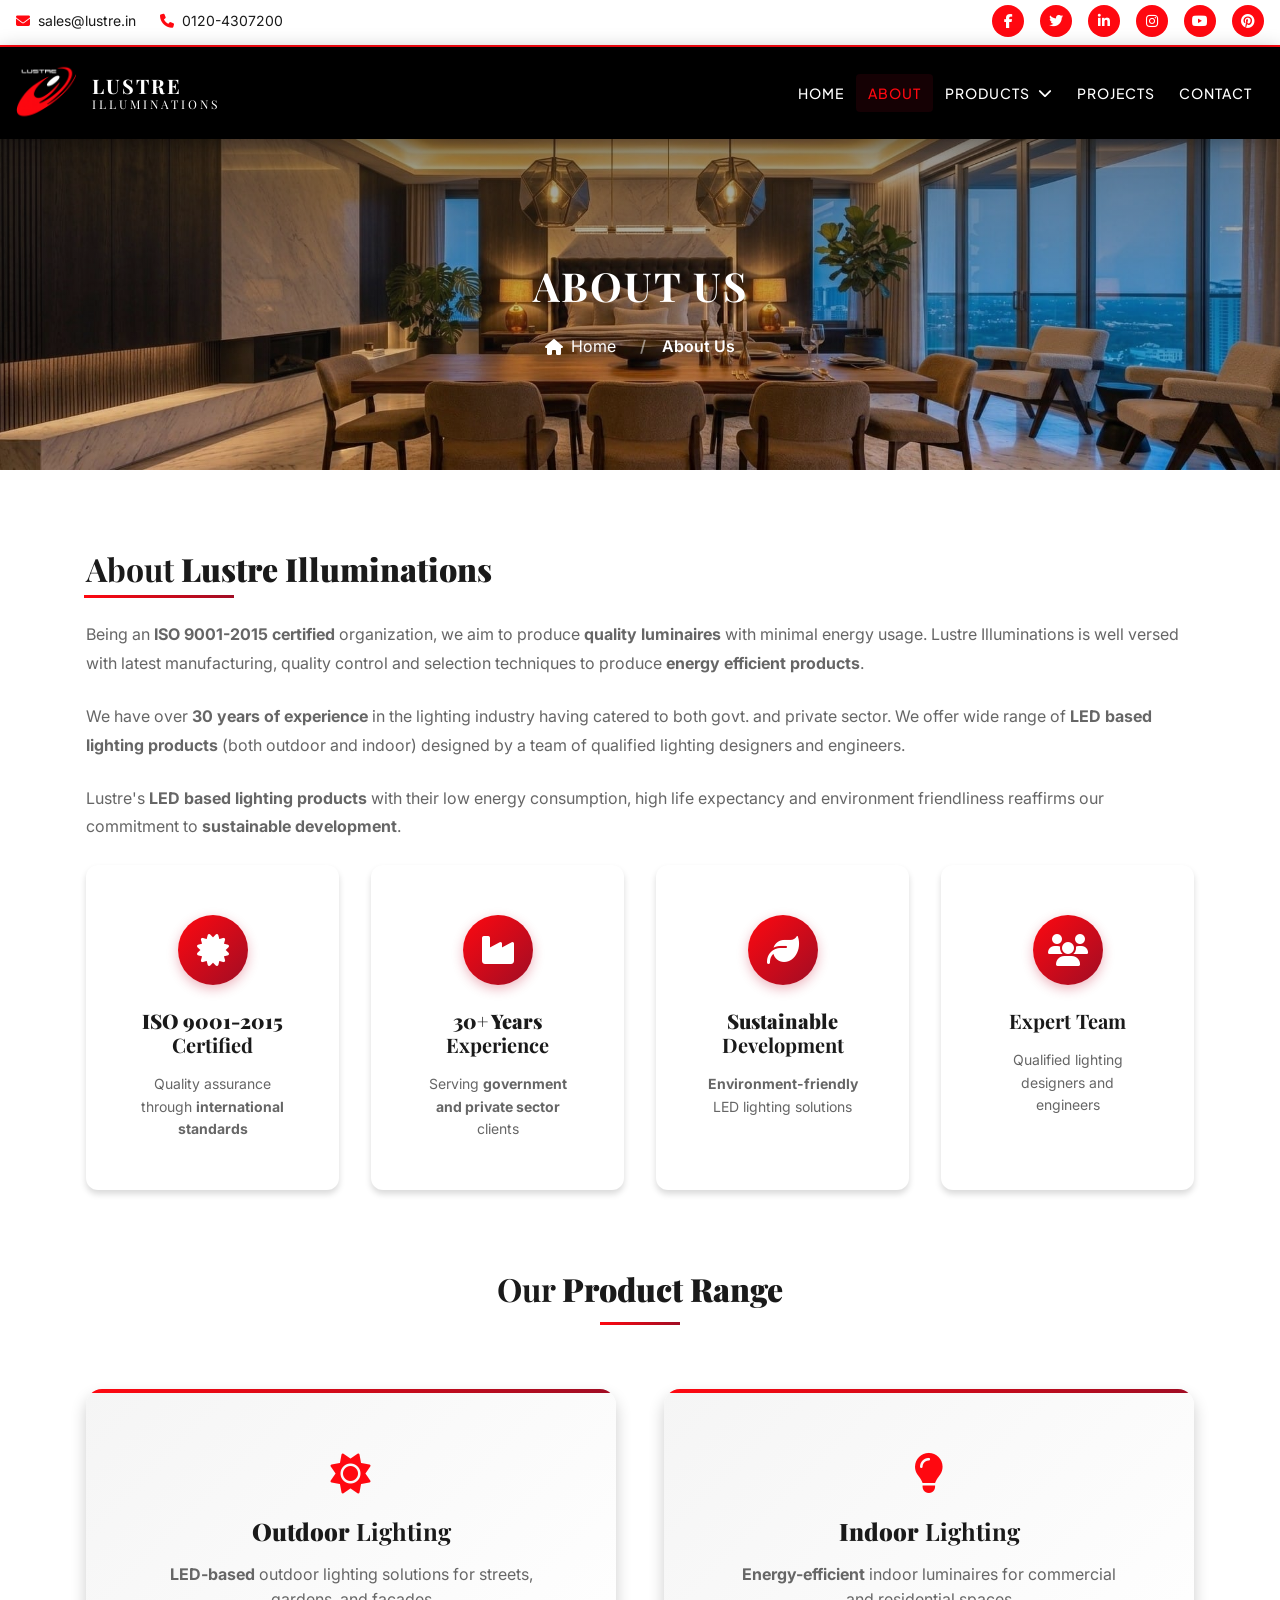
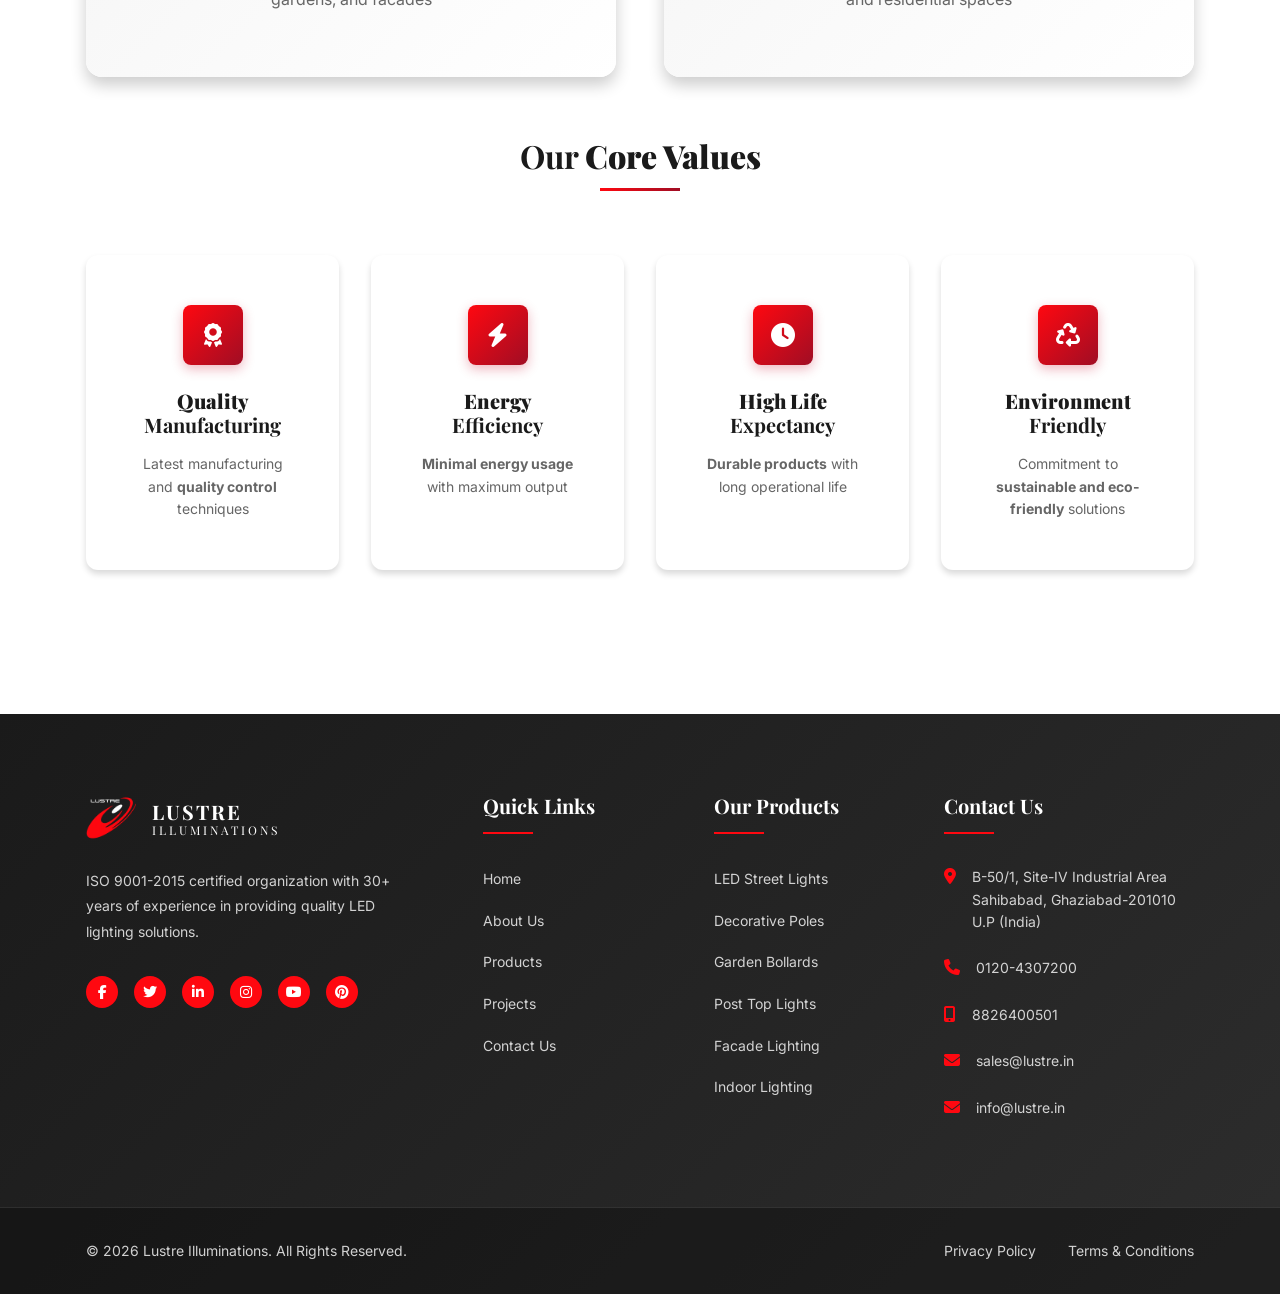
==== commit 0d2c0f9d: "Update Done" ====
--- a/about.html
+++ b/about.html
@@ -103,7 +103,7 @@
                 </a>
               </li>
               <li class="nav-item has-dropdown">
-                <div href="#products" class="nav-link">
+                <div class="nav-link">
                   <span class="link-text">Products</span>
                   <span class="link-icon"><i class="fas fa-lightbulb"></i></span>
                   <i class="fas fa-chevron-down dropdown-arrow"></i>
@@ -281,7 +281,7 @@
         <div class="categories-grid">
           <div class="category-item">
             <i class="fas fa-sun"></i>
-            <h4><strong>Outdoor</strong> Lighting</h4>
+            <h3><strong>Outdoor</strong> Lighting</h3>
             <p><strong>LED-based</strong> outdoor lighting solutions for streets, gardens, and facades</p>
           </div>
           <div class="category-item">
@@ -300,7 +300,7 @@
             <div class="value-icon">
               <i class="fas fa-award"></i>
             </div>
-            <h4><strong>Quality</strong> Manufacturing</h4>
+            <h3><strong>Quality</strong> Manufacturing</h3>
             <p>Latest manufacturing and <strong>quality control</strong> techniques</p>
           </div>
 
@@ -308,7 +308,7 @@
             <div class="value-icon">
               <i class="fas fa-bolt"></i>
             </div>
-            <h4><strong>Energy</strong> Efficiency</h4>
+            <h3><strong>Energy</strong> Efficiency</h3>
             <p><strong>Minimal energy usage</strong> with maximum output</p>
           </div>
 
@@ -316,7 +316,7 @@
             <div class="value-icon">
               <i class="fas fa-clock"></i>
             </div>
-            <h4><strong>High Life</strong> Expectancy</h4>
+            <h3><strong>High Life</strong> Expectancy</h3>
             <p><strong>Durable products</strong> with long operational life</p>
           </div>
 
@@ -324,7 +324,7 @@
             <div class="value-icon">
               <i class="fas fa-recycle"></i>
             </div>
-            <h4><strong>Environment</strong> Friendly</h4>
+            <h3><strong>Environment</strong> Friendly</h3>
             <p>Commitment to <strong>sustainable and eco-friendly</strong> solutions</p>
           </div>
         </div>
@@ -377,8 +377,8 @@
             <ul class="footer-links">
               <li><a href="index.html">Home</a></li>
               <li><a href="about.html">About Us</a></li>
-              <li><a href="#">Products</a></li>
-              <li><a href="project.html">Projects</a></li>
+              <li><a href="led-wall-light.html">Products</a></li>
+              <li><a href="projects.html">Projects</a></li>
               <!-- <li><a href="download.html">Downloads</a></li> -->
               <li><a href="contact-page.html">Contact Us</a></li>
             </ul>
--- a/assets/css/style.css
+++ b/assets/css/style.css
@@ -906,7 +906,7 @@
   width: 100%;
   height: 100%;
   /* background: linear-gradient(135deg, rgba(26, 26, 26, 0.8) 0%, rgba(200, 16, 46, 0.6) 100%); */
-  background: linear-gradient(135deg, rgba(26, 26, 26, 0.6));
+  background: linear-gradient(135deg, rgba(26, 26, 26, 0.6), transparent);
   z-index: 1;
 }
 
@@ -1456,8 +1456,6 @@
     padding: var(--spacing-xs) var(--spacing-sm);
     font-size: 12px;
   }
-
-  .product-image data-hover{}
 }
 
 /* ===================================
@@ -1503,7 +1501,9 @@
   transition: var(--transition-base);
 }
 
-.card-heading{color: var(--primary-red);}
+.card-heading {
+  color: var(--primary-red);
+}
 
 .product-card-indoor:hover .card-img-wrapper img {
   transform: scale(1.05);
@@ -1544,8 +1544,8 @@
 .breadcrumb3-section,
 .breadcrumb4-section {
   padding: var(--spacing-3xl) 0 var(--spacing-xl);
-  background-image: linear-gradient(rgba(26, 26, 26, 0.5)), url('../images/indoor-lights/indoor-sub-page-img.jpeg');
-  background-size:cover;
+  background-image: linear-gradient(rgba(26, 26, 26, 0.5), transparent), url('../images/indoor-lights/indoor-sub-page-img.jpeg');
+  background-size: cover;
   background-position: center;
   background-repeat: no-repeat;
   position: relative;
@@ -1556,11 +1556,11 @@
 }
 
 .breadcrumb3-section {
-  background-image: linear-gradient(rgba(26, 26, 26, 0.4)), url('../images/outdoor-lights/breadcrumb-img.png');
+  background-image: linear-gradient(rgba(26, 26, 26, 0.4),transparent), url('../images/outdoor-lights/breadcrumb-img.png');
 }
 
 .breadcrumb4-section {
-  background-image: linear-gradient(rgba(26, 26, 26, 0.4)), url('../images/pole-lights/pole-light-bg.webp');
+  background-image: linear-gradient(rgba(26, 26, 26, 0.4),transparent), url('../images/pole-lights/pole-light-bg.webp');
 }
 
 .breadcrumb-content {
@@ -1823,8 +1823,8 @@
   flex: 1;
 }
 
-.info-card h3,
-.info-card h4 {
+.info-card h2,
+.info-card h3 {
   font-size: var(--fs-lg);
   font-weight: var(--fw-bold);
   color: var(--primary-black);
@@ -2911,7 +2911,7 @@
   margin-bottom: var(--spacing-md);
 }
 
-.category-item h4 {
+.category-item h3 {
   font-size: var(--fs-xl);
   font-weight: var(--fw-bold);
   color: var(--primary-black);
@@ -2971,7 +2971,7 @@
   transform: scale(1.1) rotate(5deg);
 }
 
-.value-box h4 {
+.value-box h3 {
   font-size: var(--fs-lg);
   font-weight: var(--fw-bold);
   color: var(--primary-black);
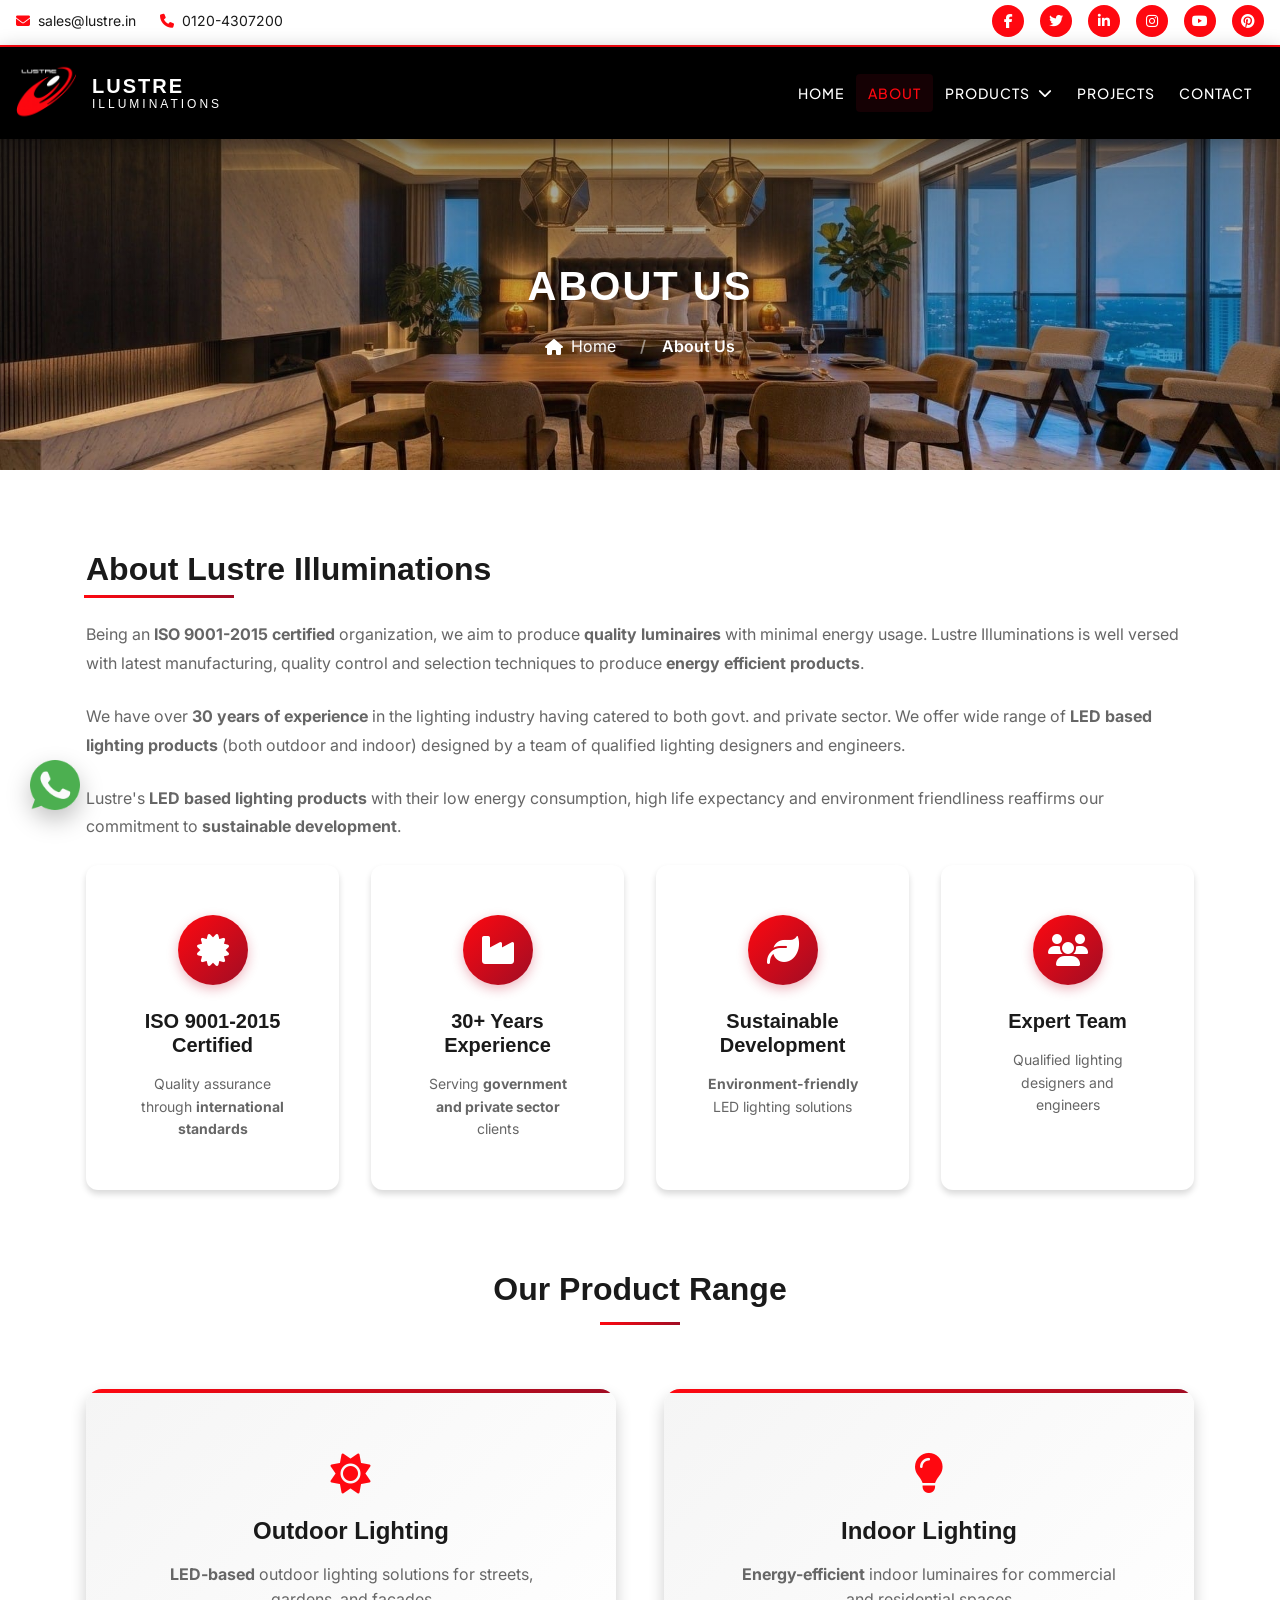
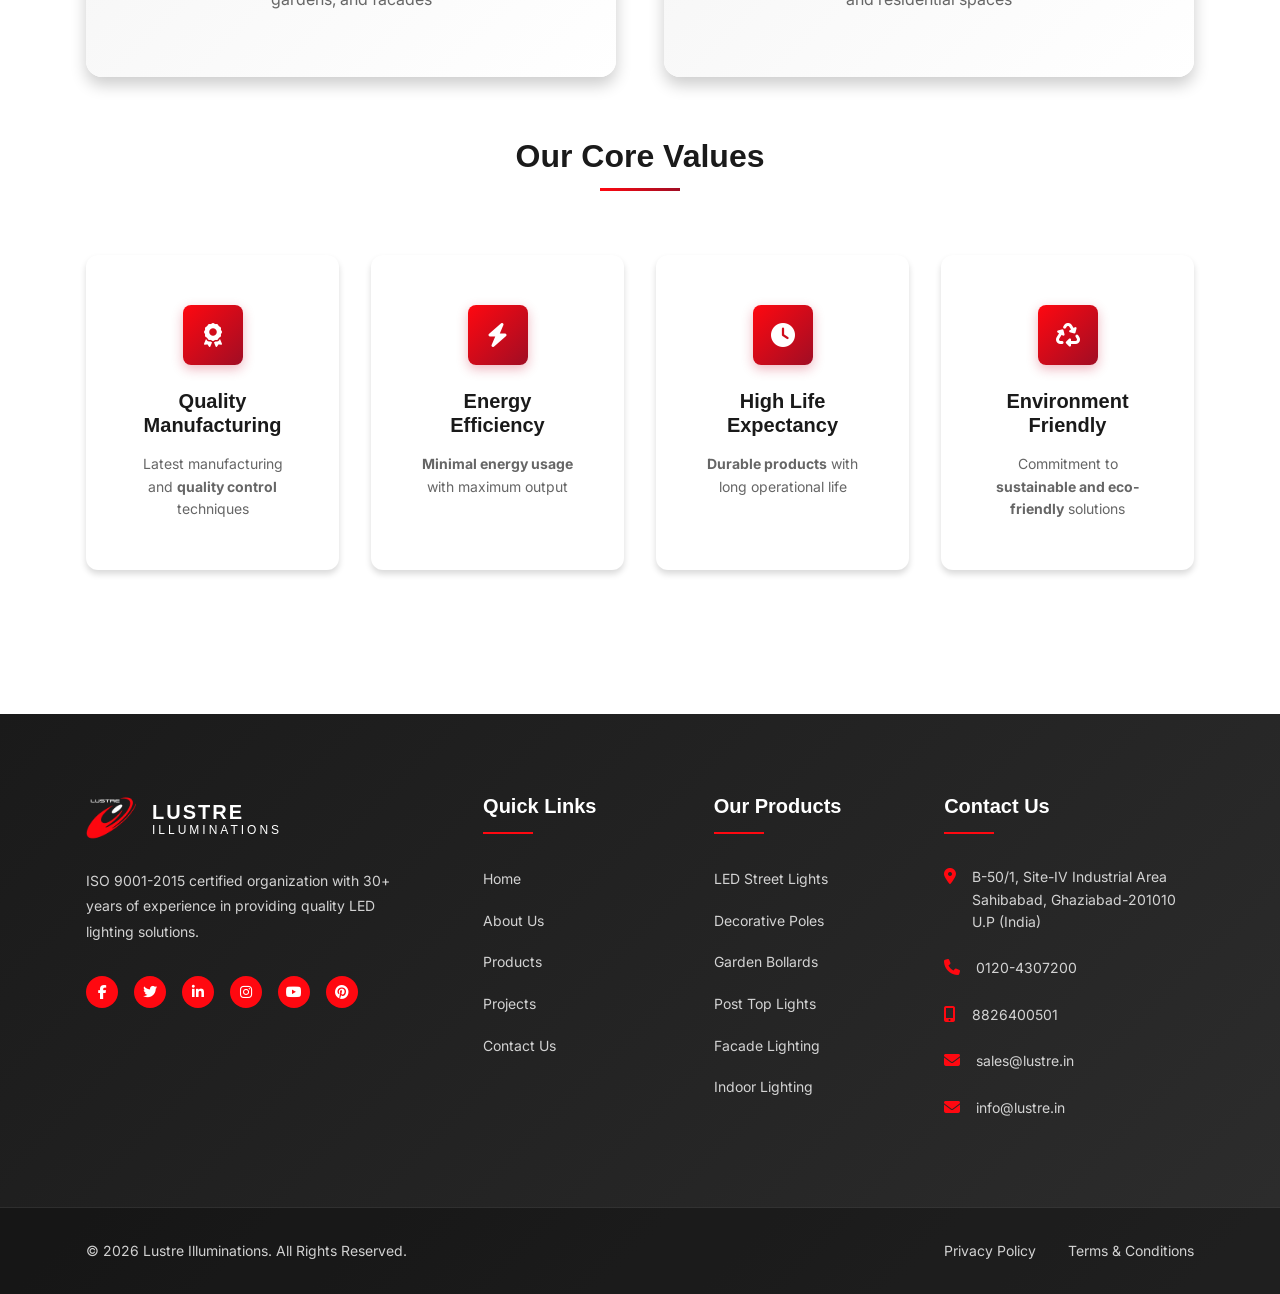
==== commit eaf5649c: "updated" ====
--- a/about.html
+++ b/about.html
@@ -192,6 +192,15 @@
       </div>
     </nav>
   </header>
+
+  <!-- WhatsApp fixed icon start =================================-->
+  <div class="whatsapp-fixed">
+    <a href="https://api.whatsapp.com/send?phone=+91-8826400501&amp;text=Hello,I%20Want%20to%20Know%20About..."
+      target="_blank">
+      <img src="assets/images/icons/whatsapp.png" loading="lazy" alt="whatsapp">
+    </a>
+  </div>
+  <!-- WhatsApp fixed icon end ======================================-->
 
   <!-- Breadcrumb Section -->
   <section class="breadcrumb-section">
--- a/assets/css/style.css
+++ b/assets/css/style.css
@@ -142,7 +142,7 @@
 h4,
 h5,
 h6 {
-  font-family: var(--font-heading);
+  font-family: var(--font-secondary);
   font-weight: var(--fw-bold);
   line-height: 1.2;
   color: var(--primary-black);
@@ -424,6 +424,54 @@
   height: auto;
 }
 
+/* whatsApp fixed-icon-start ========================================== */
+.whatsapp-fixed {
+  position: fixed;
+  bottom: 90px;
+  left: 30px;
+  z-index: 9999;
+}
+
+.whatsapp-fixed a {
+  width: 50px;
+  height: 50px;
+  display: flex;
+  align-items: center;
+  justify-content: center;
+  border-radius: 50%;
+  font-size: 28px;
+  box-shadow: 0 10px 25px rgba(0, 0, 0, 0.25);
+  transition: all 0.3s ease;
+  text-decoration: none;
+}
+
+.whatsapp-fixed a:hover {
+  transform: scale(1.1);
+}
+
+.spinner-grow-slow {
+  animation-duration: 1.5s;
+}
+
+.whatsapp-fixed:hover.spinner-grow-slow {
+  animation-play-state: paused;
+}
+
+@media(max-width:576px) {
+  .whatsapp-fixed {
+    bottom: 90px;
+    left: 10px;
+  }
+
+  .whatsapp-fixed a {
+    width: 43px;
+    height: 43px;
+    font-size: 24px;
+  }
+}
+
+/* Whats app End ============================= */
+
 /* ===================================
    SECTIONS
    =================================== */
@@ -577,7 +625,7 @@
 }
 
 .logo-text {
-  font-family: var(--font-heading);
+  font-family: var(--font-secondary);
   font-size: var(--fs-xl);
   font-weight: var(--fw-bold);
   color: var(--primary-white);
@@ -1349,7 +1397,7 @@
   font-weight: var(--fw-bold);
   color: var(--primary-black);
   margin-bottom: var(--spacing-md);
-  font-family: var(--font-heading);
+  font-family: var(--font-secondary);
 }
 
 .feature-description {
@@ -1556,11 +1604,11 @@
 }
 
 .breadcrumb3-section {
-  background-image: linear-gradient(rgba(26, 26, 26, 0.4),transparent), url('../images/outdoor-lights/breadcrumb-img.png');
+  background-image: linear-gradient(rgba(26, 26, 26, 0.4), transparent), url('../images/outdoor-lights/breadcrumb-img.png');
 }
 
 .breadcrumb4-section {
-  background-image: linear-gradient(rgba(26, 26, 26, 0.4),transparent), url('../images/pole-lights/pole-light-bg.webp');
+  background-image: linear-gradient(rgba(26, 26, 26, 0.4), transparent), url('../images/pole-lights/pole-light-bg.webp');
 }
 
 .breadcrumb-content {
@@ -2329,7 +2377,7 @@
   }
 
   .has-dropdown.active .dropdown-menu {
-    max-height: 500px;
+    max-height: 690px;
     padding: var(--spacing-sm) 0;
   }
 
@@ -3161,7 +3209,7 @@
 }
 
 .footer-logo-text {
-  font-family: var(--font-heading);
+  font-family: var(--font-secondary);
   font-size: var(--fs-lg);
   font-weight: var(--fw-bold);
   color: var(--primary-white);
